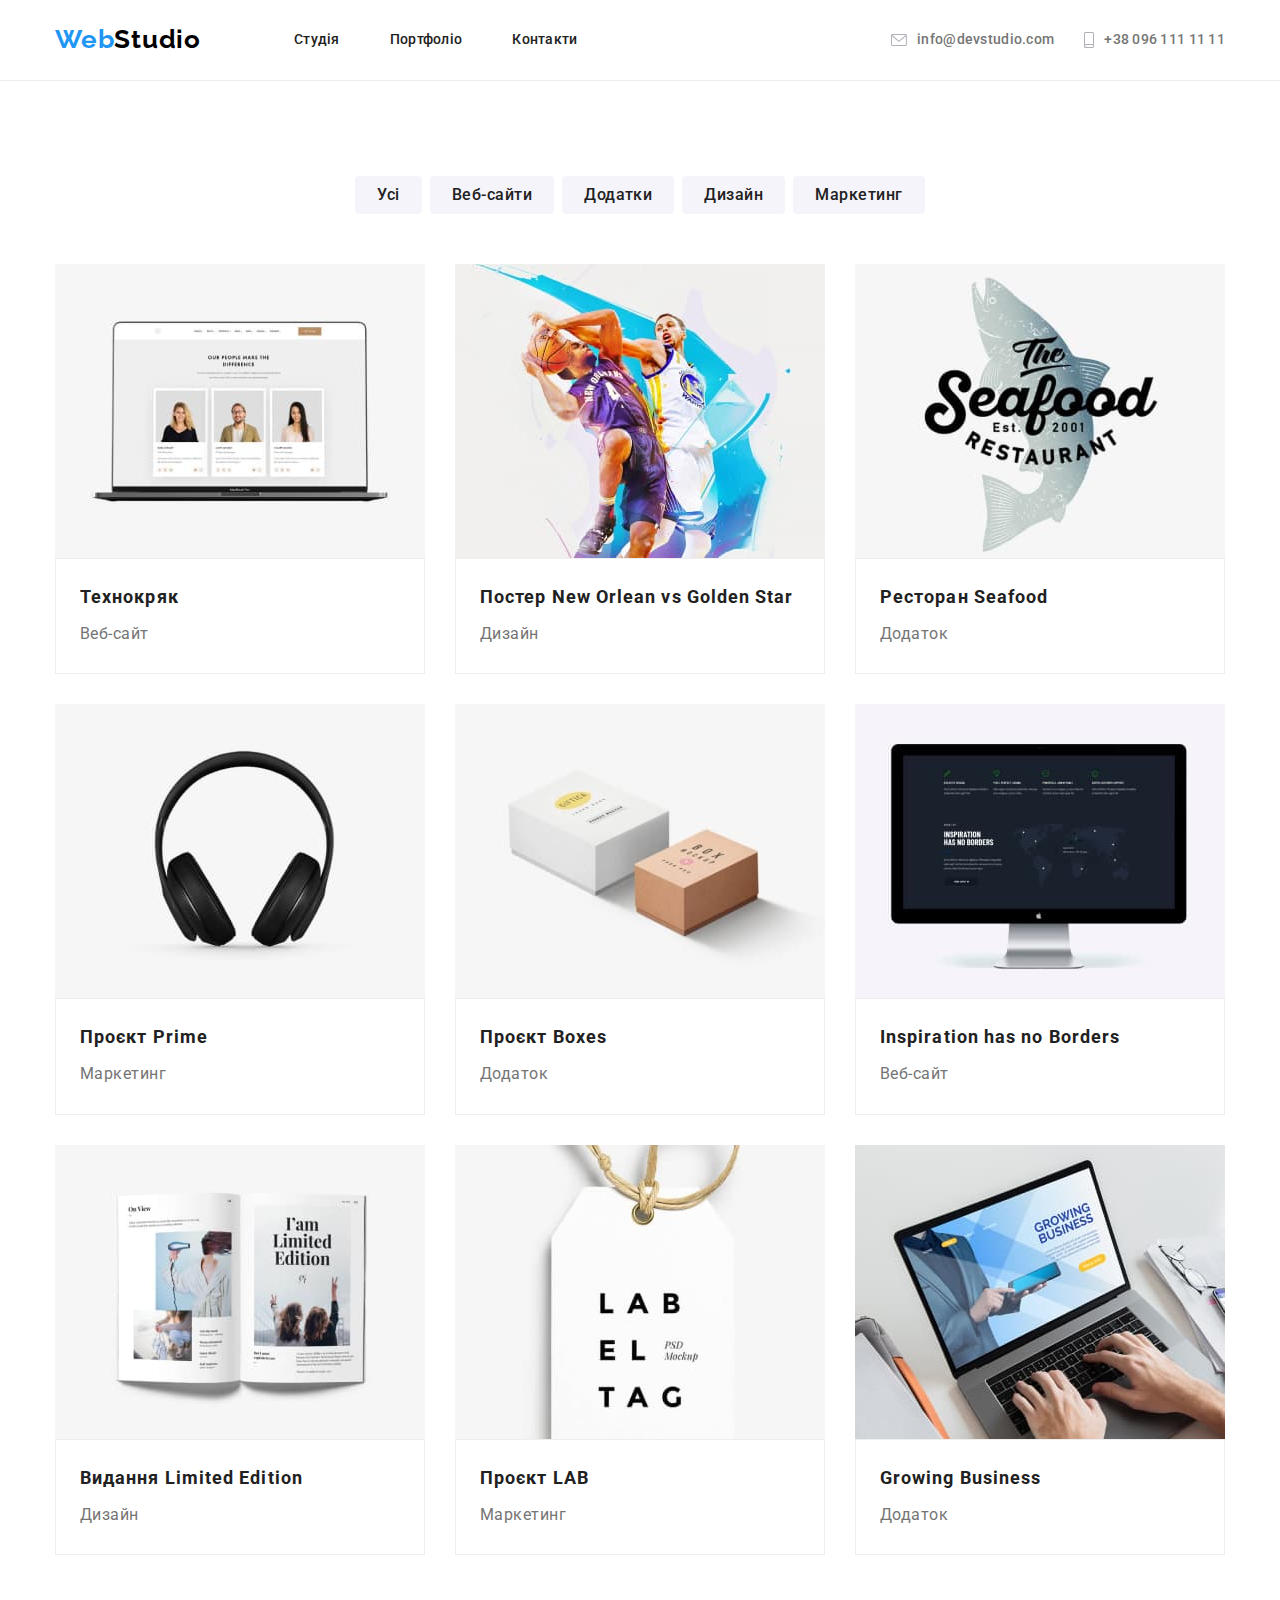
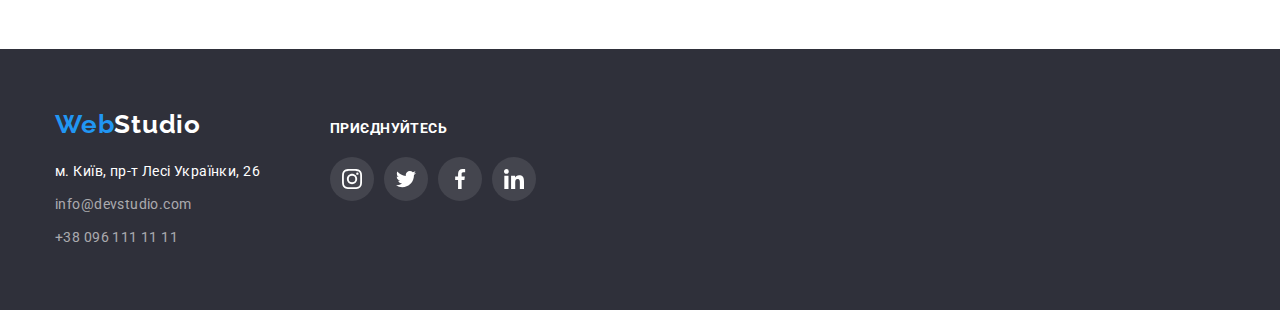
==== portfolio.html @ b4ade57b "Начало" ====
<!DOCTYPE html>
<html lang="en">
  <head>
    <meta charset="UTF-8" />
    <meta name="viewport" content="width=device-width, initial-scale=1.0" />
    <title>Document</title>
    <link
      rel="stylesheet"
      href="https://cdnjs.cloudflare.com/ajax/libs/modern-normalize/1.0.0/modern-normalize.min.css"
    />
    <link
      href="https://fonts.googleapis.com/css2?family=Raleway:wght@700&family=Roboto:wght@400;500;700;900&display=swap"
      rel="stylesheet"
    />

    <link rel="stylesheet" href="./css/styles.css" />
  </head>
  <body>
    <!-- Шапка сайта -->
    <header class="page-header">
      <div class="header-container container">
        <nav class="nav-container">
          <a href="./index.html" class="logo">
            <span class="web">Web</span><span class="studio">Studio</span>
          </a>
          <ul class="site-nav">
            <li class="poloska">
              <a href="./index.html" class="link">Студія</a>
              <div class="item fover"></div>
            </li>
            <li class="poloska">
              <a href="./portfolio.html" class="link">Портфоліо</a>
              <div class="item fover"></div>
            </li>
            <li class="poloska">
              <a href="#" class="link">Контакти</a>
              <div class="item fover"></div>
            </li>
          </ul>
        </nav>
        <ul class="auth-nav">
          <!-- infa icon -->
          <svg display="none">
            <symbol id="icon-envelope-hover" viewBox="0 0 43 32">
              <path
                d="M38.667 0H4C1.794 0 0 1.794 0 4v24c0 2.206 1.794 4 4 4h34.667c2.206 0 4-1.794 4-4V4c0-2.206-1.794-4-4-4zm0 2.667c.181 0 .353.038.511.103L21.334 18.236 3.49 2.77a1.32 1.32 0 0 1 .511-.103h34.667zm0 26.666H4A1.334 1.334 0 0 1 2.667 28V5.587L20.46 21.008a1.335 1.335 0 0 0 1.748 0L40.001 5.587V28c0 .736-.598 1.333-1.333 1.333z"
              />
            </symbol>

            <symbol id="icon-smartphone" viewBox="0 0 20 32">
              <path
                d="M17 0H3C1.346 0 0 1.346 0 3v26c0 1.654 1.346 3 3 3h14c1.654 0 3-1.346 3-3V3c0-1.654-1.346-3-3-3zM3 2h14a1 1 0 0 1 1 1v21H2V3a1 1 0 0 1 1-1zm14 28H3a1 1 0 0 1-1-1v-3h16v3a1 1 0 0 1-1 1z"
              />
              <path
                d="M4.707 27.478c.391.365.391.956 0 1.321s-1.024.365-1.414 0c-.391-.365-.391-.956 0-1.321s1.024-.365 1.414 0z"
              />
            </symbol>
          </svg>
          <!-- mailto -->
          <li class="item-block">
            <a href="mailto:info@devstudio.com" class="link">
              <div class="item-mailto">
                <svg class="icon-mailto">
                  <use
                    xlink:href="#icon-envelope-hover"
                    class="link-mailto"
                  ></use>
                </svg>
              </div>
              info@devstudio.com</a
            >
          </li>
          <li class="item-block">
            <a href="tel:+380961111111" class="link">
              <div class="item-tel">
                <svg class="icon-tel">
                  <use xlink:href="#icon-smartphone" class="link-tel"></use>
                </svg>
              </div>
              +38 096 111 11 11</a
            >
          </li>
        </ul>
      </div>
    </header>
    <main class="page-main">
      <!-- button-->
      <section class="portfolio">
        <h1 class="title">Портфоліо</h1>
        <div class="portfolio-container">
          <!-- button-->
          <ul class="portfolio-blok">
            <li>
              <button type="button" class="button-portfolio">Усі</button>
            </li>
            <li>
              <button type="button" class="button-portfolio">Веб-сайти</button>
            </li>
            <li>
              <button type="button" class="button-portfolio">Додатки</button>
            </li>
            <li>
              <button type="button" class="button-portfolio">Дизайн</button>
            </li>
            <li>
              <button type="button" class="button-portfolio">Маркетинг</button>
            </li>
          </ul>
          <ul class="img-blok">
            <li class="background">
              <div class="pos-abs">
                <div class="background-block">
                  <p class="background-text">
                    Ресурс пропонує комплексні пропозиції з різним рівнем
                    функціоналу та сервісів. Все це дозволить відвідувачу
                    отримати вичерпні відомості про компанію чи приватну особу.
                  </p>
                </div>
                <img
                  class="img"
                  src="./images/0_2_1.jpg"
                  alt="Портрети трьох людей"
                  width="370"
                />
              </div>
              <div class="img-title-line">
                <h2 class="title">Технокряк</h2>
                <p class="line">Веб-сайт</p>
              </div>
            </li>

            <li class="background">
              <div class="pos-abs">
                <div class="background-block">
                  <p class="background-text">
                    Ресурс пропонує комплексні пропозиції з різним рівнем
                    функціоналу та сервісів. Все це дозволить відвідувачу
                    отримати вичерпні відомості про компанію чи приватну особу.
                  </p>
                </div>
                <img
                  class="img"
                  src="./images/0_2_2.jpg"
                  alt="Два баскетболіста"
                  width="370"
                />
              </div>
              <div class="img-title-line">
                <h2 class="title">Постер New Orlean vs Golden Star</h2>
                <p class="line">Дизайн</p>
              </div>
            </li>

            <li class="background">
              <div class="pos-abs">
                <div class="background-block">
                  <p class="background-text">
                    Ресурс пропонує комплексні пропозиції з різним рівнем
                    функціоналу та сервісів. Все це дозволить відвідувачу
                    отримати вичерпні відомості про компанію чи приватну особу.
                  </p>
                </div>
                <img
                  class="img"
                  src="./images/0_2_3.jpg"
                  alt="Логотип ресторана в формі риби"
                  width="370"
                />
              </div>
              <div class="img-title-line">
                <h2 class="title">Ресторан Seafood</h2>
                <p class="line">Додаток</p>
              </div>
            </li>

            <li class="background">
              <div class="pos-abs">
                <div class="background-block">
                  <p class="background-text">
                    Ресурс пропонує комплексні пропозиції з різним рівнем
                    функціоналу та сервісів. Все це дозволить відвідувачу
                    отримати вичерпні відомості про компанію чи приватну особу.
                  </p>
                </div>
                <img
                  class="img"
                  src="./images/0_2_4.jpg"
                  alt="Навушники"
                  width="370"
                />
              </div>
              <div class="img-title-line">
                <h2 class="title">Проєкт Prime</h2>
                <p class="line">Маркетинг</p>
              </div>
            </li>

            <li class="background">
              <div class="pos-abs">
                <div class="background-block">
                  <p class="background-text">
                    Ресурс пропонує комплексні пропозиції з різним рівнем
                    функціоналу та сервісів. Все це дозволить відвідувачу
                    отримати вичерпні відомості про компанію чи приватну особу.
                  </p>
                </div>
                <img
                  class="img"
                  src="./images/0_2_5.jpg"
                  alt="На фото дві коробки"
                  width="370"
                />
              </div>
              <div class="img-title-line">
                <h2 class="title">Проєкт Boxes</h2>
                <p class="line">Додаток</p>
              </div>
            </li>
            <li class="background">
              <div class="pos-abs">
                <div class="background-block">
                  <p class="background-text">
                    Ресурс пропонує комплексні пропозиції з різним рівнем
                    функціоналу та сервісів. Все це дозволить відвідувачу
                    отримати вичерпні відомості про компанію чи приватну особу.
                  </p>
                </div>
                <img
                  class="img"
                  src="./images/0_2_6.jpg"
                  alt="На фото веб-сайт"
                  width="370"
                />
              </div>
              <div class="img-title-line">
                <h2 class="title">Inspiration has no Borders</h2>
                <p class="line">Веб-сайт</p>
              </div>
            </li>

            <li class="background">
              <div class="pos-abs">
                <div class="background-block">
                  <p class="background-text">
                    Ресурс пропонує комплексні пропозиції з різним рівнем
                    функціоналу та сервісів. Все це дозволить відвідувачу
                    отримати вичерпні відомості про компанію чи приватну особу.
                  </p>
                </div>
                <img
                  class="img"
                  src="./images/0_2_7.jpg"
                  alt="Журнал"
                  width="370"
                />
              </div>
              <div class="img-title-line">
                <h2 class="title">Видання Limited Edition</h2>
                <p class="line">Дизайн</p>
              </div>
            </li>

            <li class="background">
              <div class="pos-abs">
                <div class="background-block">
                  <p class="background-text">
                    Ресурс пропонує комплексні пропозиції з різним рівнем
                    функціоналу та сервісів. Все це дозволить відвідувачу
                    отримати вичерпні відомості про компанію чи приватну особу.
                  </p>
                </div>
                <img
                  class="img"
                  src="./images/0_2_8.jpg"
                  alt="Бірка бренду"
                  width="370"
                />
              </div>
              <div class="img-title-line">
                <h2 class="title">Проєкт LAB</h2>
                <p class="line">Маркетинг</p>
              </div>
            </li>

            <li class="background">
              <div class="pos-abs">
                <div class="background-block">
                  <p class="background-text">
                    Ресурс пропонує комплексні пропозиції з різним рівнем
                    функціоналу та сервісів. Все це дозволить відвідувачу
                    отримати вичерпні відомості про компанію чи приватну особу.
                  </p>
                </div>
                <img
                  class="img"
                  src="./images/0_2_9.jpg"
                  alt="Чоловік працюе за ноутбуком"
                  width="370"
                />
              </div>
              <div class="img-title-line">
                <h2 class="title">Growing Business</h2>
                <p class="line">Додаток</p>
              </div>
            </li>
          </ul>
          <!-- внести ul -->
        </div>
      </section>
    </main>
    <!-- Футер -->
    <footer class="footer">
      <!-- infa icon -->
      <svg display="none">
        <!-- instagram -->
        <symbol id="icon-instagram-2" viewBox="0 0 32 32">
          <path
            d="M31.969 9.408c-.075-1.7-.35-2.869-.744-3.882a7.806 7.806 0 0 0-1.851-2.838A7.867 7.867 0 0 0 26.542.844C25.523.45 24.36.175 22.66.1 20.947.019 20.403 0 16.059 0s-4.888.019-6.595.094c-1.7.075-2.869.35-3.882.744a7.803 7.803 0 0 0-2.838 1.85A7.867 7.867 0 0 0 .9 5.52C.506 6.539.231 7.702.156 9.402c-.081 1.713-.1 2.257-.1 6.601s.019 4.888.094 6.595c.075 1.7.35 2.869.744 3.882a7.895 7.895 0 0 0 1.85 2.838 7.867 7.867 0 0 0 2.832 1.844c1.019.394 2.182.669 3.882.744 1.706.075 2.25.094 6.595.094s4.888-.019 6.595-.094c1.7-.075 2.869-.35 3.882-.744a8.184 8.184 0 0 0 4.682-4.682c.394-1.019.669-2.182.744-3.882.075-1.707.094-2.251.094-6.595s-.006-4.888-.081-6.595zm-2.882 13.065c-.069 1.563-.331 2.407-.55 2.969a5.31 5.31 0 0 1-3.038 3.038c-.563.219-1.413.481-2.969.55-1.688.075-2.194.094-6.464.094s-4.782-.019-6.464-.094c-1.563-.069-2.407-.331-2.969-.55a4.926 4.926 0 0 1-1.838-1.194 4.974 4.974 0 0 1-1.194-1.838c-.219-.563-.481-1.413-.55-2.969-.075-1.688-.094-2.194-.094-6.464s.019-4.782.094-6.464c.069-1.563.331-2.407.55-2.969a4.868 4.868 0 0 1 1.2-1.838A4.974 4.974 0 0 1 6.639 3.55c.563-.219 1.413-.481 2.969-.55 1.688-.075 2.194-.094 6.464-.094 4.276 0 4.782.019 6.464.094 1.563.069 2.407.331 2.969.55a4.914 4.914 0 0 1 1.838 1.194 4.974 4.974 0 0 1 1.194 1.838c.219.563.481 1.413.55 2.969.075 1.688.094 2.194.094 6.464s-.019 4.77-.094 6.458z"
          />
          <path
            d="M16.059 7.783c-4.538 0-8.22 3.682-8.22 8.22s3.682 8.22 8.22 8.22c4.539 0 8.22-3.682 8.22-8.22s-3.682-8.22-8.22-8.22zm0 13.552a5.333 5.333 0 0 1 0-10.664 5.333 5.333 0 0 1 0 10.664zM26.524 7.458a1.919 1.919 0 1 1-3.838 0 1.919 1.919 0 0 1 3.838 0z"
          />
        </symbol>
        <!-- twitter -->
        <symbol id="icon-twitter-1" viewBox="0 0 32 32">
          <path
            d="M32 6.078c-1.19.522-2.458.868-3.78 1.036a6.523 6.523 0 0 0 2.886-3.626 13.11 13.11 0 0 1-4.16 1.588A6.574 6.574 0 0 0 22.154 3c-3.632 0-6.556 2.948-6.556 6.562 0 .52.044 1.02.152 1.496-5.454-.266-10.28-2.88-13.522-6.862a6.605 6.605 0 0 0-.898 3.316 6.57 6.57 0 0 0 2.914 5.452 6.479 6.479 0 0 1-2.964-.808v.072c0 3.188 2.274 5.836 5.256 6.446a6.548 6.548 0 0 1-1.72.216 5.8 5.8 0 0 1-1.242-.112c.85 2.598 3.262 4.508 6.13 4.57a13.182 13.182 0 0 1-8.134 2.798c-.538 0-1.054-.024-1.57-.09A18.469 18.469 0 0 0 10.064 29c12.072 0 18.672-10 18.672-18.668 0-.29-.01-.57-.024-.848A13.087 13.087 0 0 0 32 6.078z"
          />
        </symbol>
        <!-- facebook -->
        <symbol id="icon-facebook-1" viewBox="0 0 32 32">
          <path
            d="M21.329 5.313h2.921V.225C23.746.156 22.013 0 19.994 0c-4.212 0-7.097 2.649-7.097 7.519V12H8.249v5.688h4.648V32h5.699V17.689h4.46l.708-5.688h-5.169V8.082c.001-1.644.444-2.769 2.735-2.769z"
          />
        </symbol>
        <!-- linkedin -->
        <symbol id="icon-linkedin-1" viewBox="0 0 32 32">
          <path
            d="M31.992 32v-.001H32V20.263c0-5.741-1.236-10.164-7.948-10.164-3.227 0-5.392 1.771-6.276 3.449h-.093v-2.913h-6.364v21.364h6.627V21.42c0-2.785.528-5.479 3.977-5.479 3.399 0 3.449 3.179 3.449 5.657v10.401h6.62zM.528 10.636h6.635V32H.528V10.636zM3.843 0C1.722 0 0 1.721 0 3.843s1.721 3.879 3.843 3.879c2.121 0 3.843-1.757 3.843-3.879A3.846 3.846 0 0 0 3.843 0z"
          />
        </symbol>
      </svg>
      <div class="footer-container">
        <div class="footer-address">
          <a href="./index.html" class="logo">
            <span class="web">Web</span><span class="studio">Studio</span>
          </a>
          <address class="address">
            <ul class="footer-link">
              <li class="item-address">
                <a
                  href="https://goo.gl/maps/CPtrU1FHBa2aNyZL9"
                  target="_blank"
                  rel="noopener noreferrer nofollow"
                  class="address-link"
                >
                  м. Київ, пр-т Лесі Українки, 26</a
                >
              </li>
              <li class="item">
                <a href="mailto:info@devstudio.com" class="link"
                  >info@devstudio.com</a
                >
              </li>
              <li class="item">
                <a href="tel:+380961111111" class="link">+38 096 111 11 11</a>
              </li>
            </ul>
          </address>
        </div>
        <div class="footer-block">
          <h3 class="footer-title">ПРИЄДНУЙТЕСЬ</h3>
          <ul class="footer-icon-smm">
            <!-- instagram -->
            <li class="footer-icon-block-smm">
              <a href="" class="footer-icon-block-linck">
                <svg class="footer-icon" height="20px" width="20px">
                  <use xlink:href="#icon-instagram-2"></use>
                </svg>
              </a>
            </li>
            <!-- twitter -->
            <li class="footer-icon-block-smm">
              <a href="" class="footer-icon-block-linck">
                <svg class="footer-icon" height="20px" width="20px">
                  <use xlink:href="#icon-twitter-1"></use>
                </svg>
              </a>
            </li>
            <!-- facebook -->
            <li class="footer-icon-block-smm">
              <a href="" class="footer-icon-block-linck">
                <svg class="footer-icon" height="20px" width="20px">
                  <use xlink:href="#icon-facebook-1"></use>
                </svg>
              </a>
            </li>
            <!-- linkedin -->
            <li class="footer-icon-block-smm">
              <a href="" class="footer-icon-block-linck">
                <svg class="footer-icon" height="20px" width="20px">
                  <use xlink:href="#icon-linkedin-1"></use>
                </svg>
              </a>
            </li>
          </ul>
        </div>
      </div>
    </footer>
  </body>
</html>
---- css/styles.css ----
*,
*::before,
*::after {
    box-sizing: border-box;
}

:root {
    --primary-text-color: #757575;
    /* var(--primary-text-color) Line */
    --title-text-color: #212121;
    /* var(--title-text-color) Title */
    --accent-color: #FFFFFF;
    /* var(--accent-color) Accent */
    --link-focus: #2196F3;
    /* var(--link-focus) */
}

body {
    font-family: Roboto, sans-serif;
    font-style: normal;
    color: var(--title-text-color);
    background: var(--accent-color);
}

ul {
    list-style: none;
    text-decoration: none;
    padding: 0px;
    margin: 0px;
}

img {
    display: block;
    max-width: 100%;
    height: auto;
}


/* blackout body */
.blackout {
    position: relative;
}




/* HEADER */
.container {
    width: 1200px;
    padding: 0 15px;
    margin: 0 auto;
}


/* logo */
.logo {
    text-decoration: none;
    font-family: 'Raleway';
    font-weight: 700;
    font-size: 26px;
    line-height: 1.19;
    /* identical to box height */
    letter-spacing: 0.03em;
}

.page-header .web {
    color: var(--link-focus);
}

.page-header .studio {
    color: #000000;
}

.nav-container .logo {
    display: flex;
    padding: 24px 0px;
    margin: 0;
}



/* Site-nav  Auth-nav  link*/
.header-container .link {
    display: flex;
    padding-top: 32px;
    padding-bottom: 32px;

    text-decoration: none;
    font-family: inherit;
    font-weight: 500;
    font-size: 14px;
    line-height: 1.14;
    letter-spacing: 0.02em;
    color: var(--title-text-color);
    
transition-property: color, cursor;
    transition-duration: 250ms;
    transition-timing-function: cubic-bezier(0.4, 0, 0.2, 1);
}

.header-container .link:hover,
.header-container .link:focus {
    color: var(--link-focus);
    cursor: pointer;

}



.auth-nav .link {
    display: flex;

    padding-top: 32px;
    padding-bottom: 32px;

    text-decoration: none;
    font-family: inherit;
    font-weight: 500;
    font-size: 14px;
    line-height: 1.14;
    letter-spacing: 0.02em;

    color: #757575;
}





/* Site-nav */
.poloska {
    display: flex;
    position: relative;
    overflow: hidden;

    margin-left: 50px;
    
    transition-property: background;
        transition-duration: 250ms;
        transition-timing-function: cubic-bezier(0.4, 0, 0.2, 1);
}

.poloska:first-child {
    margin-left: 93px;
}

.site-nav {
    display: flex;
}

.nav-container {
    display: flex;
}


/* Auth-nav */
/* .auth-nav .item+.item {
    margin-left: 100px;
} */

.auth-nav {
    display: flex;
}

.header-container {
    display: flex;
    justify-content: space-between;
}

.header-container container {
    display: flex;
}


/* fover */
.poloska .link::before {
    position: absolute;
    margin: 0;
    padding: 0;
    content: "";
    width: 100%;
    height: 4px;
    top: 76px;

    background: rgba(33, 150, 243, 0);
    border-radius: 2px;

    transition-property: background;
        transition-duration: 250ms;
        transition-timing-function: cubic-bezier(0.4, 0, 0.2, 1);
}

.poloska .link:hover::after {
    position: absolute;
    content: "";
    margin: 0;
    padding: 0;
    content: "";
    width: 100%;
    height: 4px;
    top: 76px;

    background: rgba(33, 150, 243, 1);
    border-radius: 2px;
}



/* mailto */
.link-mailto {
    display: flex;
}

.item-block .link {
    align-items: center;
}

.icon-mailto {
    display: flex;
    margin: 0px 10px 0px 0px;
    padding: 0px 0px 0px 0px;
    height: 12px;
    width: 16px;

    fill: #AFB1B8;

    transition-property: fill, cursor;
        transition-duration: 250ms;
        transition-timing-function: cubic-bezier(0.4, 0, 0.2, 1);
}

.icon-mailto:hover,
.icon-mailto:focus {
    fill: var(--link-focus);
    cursor: pointer;
}

.item-mailto {
    display: flex;
    margin: 0px;

    transition-property: fill, cursor;
        transition-duration: 250ms;
        transition-timing-function: cubic-bezier(0.4, 0, 0.2, 1);
}


.header-container .link:hover .icon-mailto,
.header-container .link:focus .icon-mailto {
    fill: var(--link-focus);
    cursor: pointer;
}




/* tel */
.link-tel {
    display: flex;
}

.icon-tel {
    display: flex;
    margin: 0px 10px 0px 30px;
    height: 16px;
    width: 10px;

    fill: #AFB1B8;

    transition-property: fill, cursor;
        transition-duration: 250ms;
        transition-timing-function: cubic-bezier(0.4, 0, 0.2, 1);
}

.icon-tel:hover,
.icon-tel:focus {
    fill: var(--link-focus);
    cursor: pointer;
}

.item-tel {
    display: flex;
    margin: 0px;

    transition-property: fill, cursor;
        transition-duration: 250ms;
        transition-timing-function: cubic-bezier(0.4, 0, 0.2, 1);
}

.header-container .link:hover .icon-tel,
.header-container .link:focus .icon-tel {
    fill: var(--link-focus);
    cursor: pointer;

}




/* HERO */
.hero-container {

    background-position: 50% 50%;
    max-width: 1600px;

    padding-top: 200px;
    padding-bottom: 200px;

    text-align: center;
    background-size: cover;
    background-color: #C4C4C4;
    background-image: linear-gradient(to right, rgba(47, 48, 58, 0.4), rgba(47, 48, 58, 0.4)), url(../images/foto_hero.jpg);
    margin: 0 auto;
}


.page-main .hero {
    width: 1200px;
    margin-left: auto;
    margin-right: auto;
    padding: 0 15px;
}



/* hero - h1 */
.hero .title {
    padding: 0px;
    margin: 0;
    text-align: center;

    margin-left: auto;
    margin-right: auto;
    font-weight: 900;
    font-size: 44px;
    line-height: 1.35;
    letter-spacing: 0.06em;
    text-transform: uppercase;
    color: var(--accent-color);

}


/* button */
.hero .button {
    margin-top: 30px;
    padding: 10px 32px;
    width: 216px;
    text-decoration: none;
    font-family: inherit;
    font-weight: 700;
    font-size: 16px;
    line-height: 1.9;
    letter-spacing: 0.05em;
    color: var(--accent-color);
    background: var(--link-focus);
    box-shadow: 0px 4px 4px rgba(0, 0, 0, 0.15);
    border-radius: 4px;
    border: 0px;


transition-property: color, background, cursor;
    transition-duration: 250ms;
    transition-timing-function: cubic-bezier(0.4, 0, 0.2, 1);
}

.hero .button:hover,
.hero .button:focus {
    color: var(--accent-color);
    background: #0b85e8;
    cursor: pointer;
}





/* --- Наші переваги --- */
/* section */
.benefits {
    padding: 0;
    padding-top: 94px;
}

/* div */
.benefits-container {
    display: flex;
    width: 1200px;
    padding: 0 15px;
    margin: 0px auto;
}

/* h2 */
.benefits .our-advantages {
    display: flex;
    margin: 0px;
    font-size: 0.1px;
    line-height: 1.16px;
    color: rgba(0, 0, 0, 0);
}

/* benefits - h3 */
.benefits .title {
    display: flex;
    margin: 0px;
    margin-top: 30px;

    text-decoration: none;
    font-family: inherit;
    font-weight: 700;
    font-size: 14px;
    line-height: 1.14;
    letter-spacing: 0.03em;
    text-transform: uppercase;
    color: var(--title-text-color);
}


/* benefits - p */
.benefits .line {
    display: flex;
    margin-top: 10px;
    margin-bottom: 0px;

    text-decoration: none;
    font-family: inherit;
    font-weight: 400;
    font-size: 14px;
    line-height: 1.71;
    /* or 171% */
    letter-spacing: 0.03em;
    color: var(--primary-text-color);
}

/* ul */
.benefits .card-set {
    display: flex;
    grid-column-gap: 30px;
}

/* li */



/* span */
.card-set-block {
    display: flex;
    margin: 0;
    padding: 0;

    height: 120px;
    width: 270px;

    justify-content: center;
    align-items: center;

    background: #F5F4FA;
    border-radius: 4px;
}

/* svg */
.card-set-img {
    display: flex;
    height: 70px;
    width: 70px;

    justify-content: center;
    align-items: center;

    fill: #212121;
}









/* --- Чим ми займаємося h3 --- */
.services {
    padding: 0;
    padding-top: 94px;
    padding-bottom: 94px;
}


.services-container {
    width: 1200px;
    padding: 0 15px;
    margin: 0px auto;
}

.services .title {
    padding: 0;
    margin: 0px 0px 50px 0px;
    text-decoration: none;
    font-family: inherit;
    font-weight: 700;
    font-size: 36px;
    line-height: 1.2;
    letter-spacing: 0.03em;
    color: var(--title-text-color);
    text-align: center;
}


.services-blok {
    display: flex;
    grid-column-gap: 30px;
    margin: 0px;
}


/* Нижний шрифт */
/* title-img li */
.title-img {
    position: relative;
}


.picture-title {
    font-family: 'Roboto';
    font-style: normal;
    margin: 0;
    padding: 24px 0px 0px 0px;


    font-weight: 700;
    font-size: 14px;
    line-height: 1.14;
    text-align: center;

    letter-spacing: 0.03em;
    text-transform: uppercase;

    color: #FFFFFF;
}

.block-title {
    position: absolute;

    width: 370px;
    height: 70px;
    left: 0px;
    top: 224px;

    background: rgba(47, 48, 58, 0.8);
}






/* --- Наша команда --- */
.team {
    background: #F5F4FA;
    padding: 94px 0;
}

.team .background {

    background: var(--accent-color);
}

.team-container {
    width: 1200px;
    padding: 0 15px;
    margin: 0px auto;
}



/* team title-team h3 */
.team .title-team {
    text-align: center;
    margin: 0;
    margin-bottom: 50px;


    text-decoration: none;
    font-family: inherit;
    font-weight: 700;
    font-size: 36px;
    line-height: 1.16;
    letter-spacing: 0.03em;
    color: var(--title-text-color);
}

/* team title h3 */
.team .title {
    display: flex;
    margin: 0;
    justify-content: center;

    text-decoration: none;
    font-family: inherit;
    font-weight: 500;
    font-size: 16px;
    line-height: 1.2;

    letter-spacing: 0.03em;
    color: var(--title-text-color);
}

/* team line p */
.team .line {
    display: flex;
    margin: 10px 0px 16px 0px;
    justify-content: center;

    text-decoration: none;
    font-family: inherit;
    font-weight: 400;
    font-size: 16px;
    line-height: 1.2;

    letter-spacing: 0.03em;
    color: var(--primary-text-color);
}

.team-blok .img-text {
    padding: 30px 0px 30px 0px;
}



.team .team-blok {
    display: flex;
    grid-column-gap: 30px;
    margin-top: 50px;
}

.team-blok .background {
    box-shadow: 0px 1px 3px rgba(0, 0, 0, 0.12), 0px 1px 1px rgba(0, 0, 0, 0.14), 0px 2px 1px rgba(0, 0, 0, 0.2);
    border-radius: 0px 0px 4px 4px;
}

/* ul */
.icon-smm {
    display: flex;
    justify-content: center;
    grid-column-gap: 10px;
}





/* smm icon */
/* li */
.icon-block-smm {
    border-radius: 50%;
transition-property: background, border-radius;
    transition-duration: 250ms;
    transition-timing-function: cubic-bezier(0.4, 0, 0.2, 1);
}

.icon-block-smm:hover,
.icon-block-smm:focus {
    background: #2196F3;
    
}

/* a */
.icon-block-linck {
    display: flex;

    justify-content: center;
    align-items: center;
    height: 44px;
    width: 44px;

    border-radius: 50%;

    transition-property: background, border-radius;
        transition-duration: 250ms;
        transition-timing-function: cubic-bezier(0.4, 0, 0.2, 1);
}

.icon-block-linck:hover,
.icon-block-linck:focus {
    background: #2196F3;
    
}




/* svg */
.icon {
    display: flex;
    fill: #AFB1B8;

    transition-property: fill;
        transition-duration: 250ms;
        transition-timing-function: cubic-bezier(0.4, 0, 0.2, 1);
}

.icon-block-linck:hover .icon,
.icon-block-linck:focus .icon {
    fill: #FFFFFF;
}


/* --- Постійні клієнти Regular customers --- */

.regular-customers {
    padding: 94px 0px;
    margin: 0px;
}

.regular-customers-container {
    width: 1200px;
    padding: 0 15px;
    margin: 0px;
}


.regular-customers-container .customers-title {
    display: flex;
    font-style: normal;
    text-align: center;
    justify-content: center;
    margin: 0;
    margin-bottom: 50px;
    text-decoration: none;
    font-family: inherit;
    font-weight: 700;
    font-size: 36px;
    line-height: 1.16;
    letter-spacing: 0.03em;
    color: #212121;
}



/* логотип постійні клієнти */

/* ul */
.customers-icon-logo {
    display: flex;
    justify-content: center;
    grid-column-gap: 30px;
}

/* li */
.services-link {
    display: flex;
    height: 92px;
    width: 170px;
    margin: 0px;
    border-radius: 4px;
    justify-content: center;
    border: 1px solid #AFB1B8;

transition-property: border;
    transition-duration: 250ms;
    transition-timing-function: cubic-bezier(0.4, 0, 0.2, 1);
}

.services-link:hover,
.services-link:focus {
    border: 1px solid #2196F3;
}


/* a */
.services-link {
    display: flex;
    justify-content: center;
    align-items: center;

}



/* svg */
.customers-icon {
    display: flex;
    fill: #AFB1B8;
    
    transition-property: fill;
        transition-duration: 250ms;
        transition-timing-function: cubic-bezier(0.4, 0, 0.2, 1);
}

.services-link:hover .customers-icon,
.services-link:focus .customers-icon {
    fill: #2196F3;
}





/* --- Footer --- */

.footer {
    display: flex;
    padding: 60px 0;
    background: #2F303A;
}

.footer-container {
    display: flex;
    width: 1200px;
    padding: 0 15px;
    margin-left: auto;
    margin-right: auto;
    grid-column-gap: 70px;
    align-items: baseline;
}



.footer-address {
    display: flex;
    flex-direction: column;
}



/* logo */
.footer .logo {
    display: flex;
    padding: 0;
    margin: 0px;

    text-decoration: none;
    font-family: 'Raleway';
    font-weight: 700;
    font-size: 26px;
    line-height: 1.2;
    /* identical to box height */
    letter-spacing: 0.03em;
    color: var(--link-focus);
}

.footer .web {
    margin: 0;
    color: var(--link-focus);
}

.footer .studio {
    margin: 0;
    color: var(--accent-color);
}

/* address */
.address-link {
    display: flex;
    flex-direction: column;

    text-decoration: none;
    font-family: 'Roboto';
    font-style: normal;
    font-weight: 400;
    font-size: 14px;
    line-height: 1.71;
    /* or 171% */
    letter-spacing: 0.03em;
    color: var(--accent-color);

transition-property: color;
    transition-duration: 250ms;
    transition-timing-function: cubic-bezier(0.4, 0, 0.2, 1);
}

.address-link:hover,
.address-link:focus {
    color: var(--link-focus);
}

.item-address {
    margin-top: 20px;
}


/* mailto  tel */
.footer .link {
    display: flex;
    flex-direction: column;

    text-decoration: none;
    font-family: 'Roboto';
    font-style: normal;
    font-weight: 400;
    font-size: 14px;
    line-height: 1.71;
    /* or 171% */
    letter-spacing: 0.03em;
    color: rgba(255, 255, 255, 0.6);
}

.footer-link .item {
    margin: 0;
    margin-top: 9px;
}


.address .link:hover,
.address .link:focus {
    color: var(--link-focus);
}


.address {
    display: flex;
    flex-direction: column;
    margin: 0;
}

.footer-link {
    display: flex;
    flex-direction: column;
}



/* footer div 2 */
.footer-title {
    display: flex;

    margin: 0;
    margin-bottom: 20px;

    text-decoration: none;
    font-family: inherit;
    font-style: normal;
    font-weight: 700;
    font-size: 14px;
    line-height: 1.14;
    letter-spacing: 0.03em;
    text-transform: uppercase;
    color: #FFFFFF;
}

/* ul */
.footer-icon-smm {
    display: flex;
    justify-content: flex-start;
    grid-column-gap: 10px;
}



/* smm icon */
/* li */
.footer-icon-block-smm {
border-radius: 50%;

transition-property: background;
    transition-duration: 250ms;
    transition-timing-function: cubic-bezier(0.4, 0, 0.2, 1);
}

.footer-icon-block-smm:hover,
.footer-icon-block-smm:focus {
    background: #2196F3;
}

/* a */
.footer-icon-block-linck {
    display: flex;

    justify-content: center;
    align-items: center;
    height: 44px;
    width: 44px;
    background: rgba(255, 255, 255, 0.1);
    border-radius: 50%;

transition-property: background;
transition-duration: 250ms;
transition-timing-function: cubic-bezier(0.4, 0, 0.2, 1);
}

.footer-icon-block-linck:hover,
.footer-icon-block-linck:focus {
    background: #2196F3;
}



/* svg */
.footer-icon {
    display: flex;
    fill: #FFFFFF;

transition-property: fill;
transition-duration: 250ms;
transition-timing-function: cubic-bezier(0.4, 0, 0.2, 1);
}

.footer-icon-block-linck:hover .footer-icon,
.footer-icon-block-linck:focus .footer-icon {
    fill: #FFFFFF;
}









/* --- PORTFOLIO --- */


.page-header {
    border-bottom: 1px solid #ECECEC;
}

/* button */

/* section */
.portfolio {
    padding: 94px 0px 94px 0px;
}

/* div */
.portfolio-container {
    width: 1200px;
    padding: 0 15px;
    margin: 0 auto;

}

/* h1 */
.portfolio .title {
    display: flex;
    margin: 0px;
    font-size: 0.1px;
    line-height: 1.16px;
    color: rgba(0, 0, 0, 0);
}

/* li */
.portfolio .button-portfolio {
    display: flex;

    padding: 6px 22px;

    text-decoration: none;
    font-family: inherit;
    font-weight: 500;
    font-size: 16px;
    line-height: 1.6;

    letter-spacing: 0.03em;
    color: var(--title-text-color);
    background: #F5F4FA;
    border-radius: 4px;
    border: 0px;

transition-property: color, background, box-shadow, border-radius;
transition-duration: 250ms;
transition-timing-function: cubic-bezier(0.4, 0, 0.2, 1);
}

.portfolio .button-portfolio:hover,
.portfolio .button-portfolio:focus {
    color: var(--accent-color);
    background: var(--link-focus);
    cursor: pointer;

    box-shadow: 0px 3px 1px rgba(0, 0, 0, 0.1), 0px 1px 2px rgba(0, 0, 0, 0.08), 0px 2px 2px rgba(0, 0, 0, 0.12);
    border-radius: 4px;
}


/* ul  portfolio-blok */
.portfolio-blok {
    display: flex;
    grid-column-gap: 8px;
    margin: 0;

}

.portfolio-blok {
    justify-content: center;
    display: flex;
}

.portfolio-blok .button-Portfolio {
    display: flex;
}


/* IMG */
.img-blok {
    margin: 50px 0px 0px 0px;
    grid-gap: 30px;
    display: flex;
    flex-wrap: wrap;

}



/* text */
/* portfolio - h2 */
.img-blok .title {
    display: flex;
    margin: 0px 0px 0px 0px;

    text-decoration: none;
    font-family: inherit;
    font-weight: 700;
    font-size: 18px;
    line-height: 2;
    letter-spacing: 0.06em;
    color: var(--title-text-color);
}



/* portfolio - p */
.img-blok .line {
    display: flex;
    margin: 4px 0px 0px 0px;

    text-decoration: none;
    font-family: inherit;
    font-weight: 400;
    font-size: 16px;
    line-height: 1.9;
    /* identical to box height, or 188% */
    letter-spacing: 0.03em;
    color: #757575;
}

/* div img-title-line */
.img-blok .img-title-line {
    border: 1px solid #EEEEEE;
    padding: 20px 0px 24px 24px;
}

.img-blok .background{
    transition-property: box-shadow;
        transition-duration: 250ms;
        transition-timing-function: cubic-bezier(0.4, 0, 0.2, 1);
}

.img-blok .background:hover,
.img-blok .background:focus {
    box-shadow: 0px 1px 1px rgba(0, 0, 0, 0.12), 0px 4px 4px rgba(0, 0, 0, 0.06), 1px 4px 6px rgba(0, 0, 0, 0.16);
}



/* анимация */
/* div pos-abs */
.pos-abs {
    position: relative;
    overflow: hidden;
}

/* div background-block */
.background-block {
    position: absolute;

    margin: 0;
    padding: 0;

    align-items: center;
    width: 370px;
    height: 294px;
    left: 0px;
    top: 0px;

    background: rgba(33, 150, 243, 0.9);

    transform: translatey(100%);

    transition-property: transform;
        transition-duration: 250ms;
        transition-timing-function: cubic-bezier(0.4, 0, 0.2, 1);
}

.background:hover .background-block {
    transform: translatey(0);
}


/* p background-text */
.background-text {

    font-family: 'Roboto';
    font-style: normal;
    margin: 0;
    padding: 63px 24px;

    align-items: center;
    font-weight: 400;
    font-size: 18px;
    line-height: 1.56;

    letter-spacing: 0.03em;

    color: #FFFFFF;
}







/* MODAL */
.backdrop {
    position: fixed;
    width: 100%;
    height: 100%;
    top: 0;
    left: 0;

    background: rgba(0, 0, 0, 0.2);
    opacity: 1;
    transition: opacity 250ms cubic-bezier(0.4, 0, 0.2, 1), visibility 250ms cubic-bezier(0.4, 0, 0.2, 1);
}


.backdrop.is-hidden {
    opacity: 0;
    visibility: hidden;
    pointer-events: none;
}


.modal {
    position: absolute;
    top: 50%;
    left: 50%;
    width: 528px;
    height: 581px;
    z-index: 1;

    background: #FFFFFF;
    box-shadow: 0px 1px 3px rgba(0, 0, 0, 0.12), 0px 1px 1px rgba(0, 0, 0, 0.14), 0px 2px 1px rgba(0, 0, 0, 0.2);
    border-radius: 4px;
    transform: scale(1) translate(-50%, -50%);
}

.button-close {
    display: flex;
    justify-content: center;
    align-items: center;
    position: absolute;

    top: 8px;
    right: 8px;
    width: 30px;
    height: 30px;
    padding: 6px;

    background: white;

    border: 1px solid rgb(117, 117, 117, 0.5);

    border-radius: 50%;
    
transition-property: transform, background-color, transition-duration, border;
transition-duration: 250ms;
transition-timing-function: cubic-bezier(0.4, 0, 0.2, 1);
}

.button-close:hover {
    transform: scale(1.2);
    background-color: #2196f3;

    transition-duration: 250ms;

    border: 1px solid rgb(117, 117, 117, 0);
}

.bcard-set-img {
    width: 31px;
    height: 31px;
    padding: 0;
    margin: 0;
    fill: #757575;

transition-property: fill;
transition-duration: 250ms;
transition-timing-function: cubic-bezier(0.4, 0, 0.2, 1);
}

.button-close:hover .bcard-set-img {
    fill: #ffffff;
}
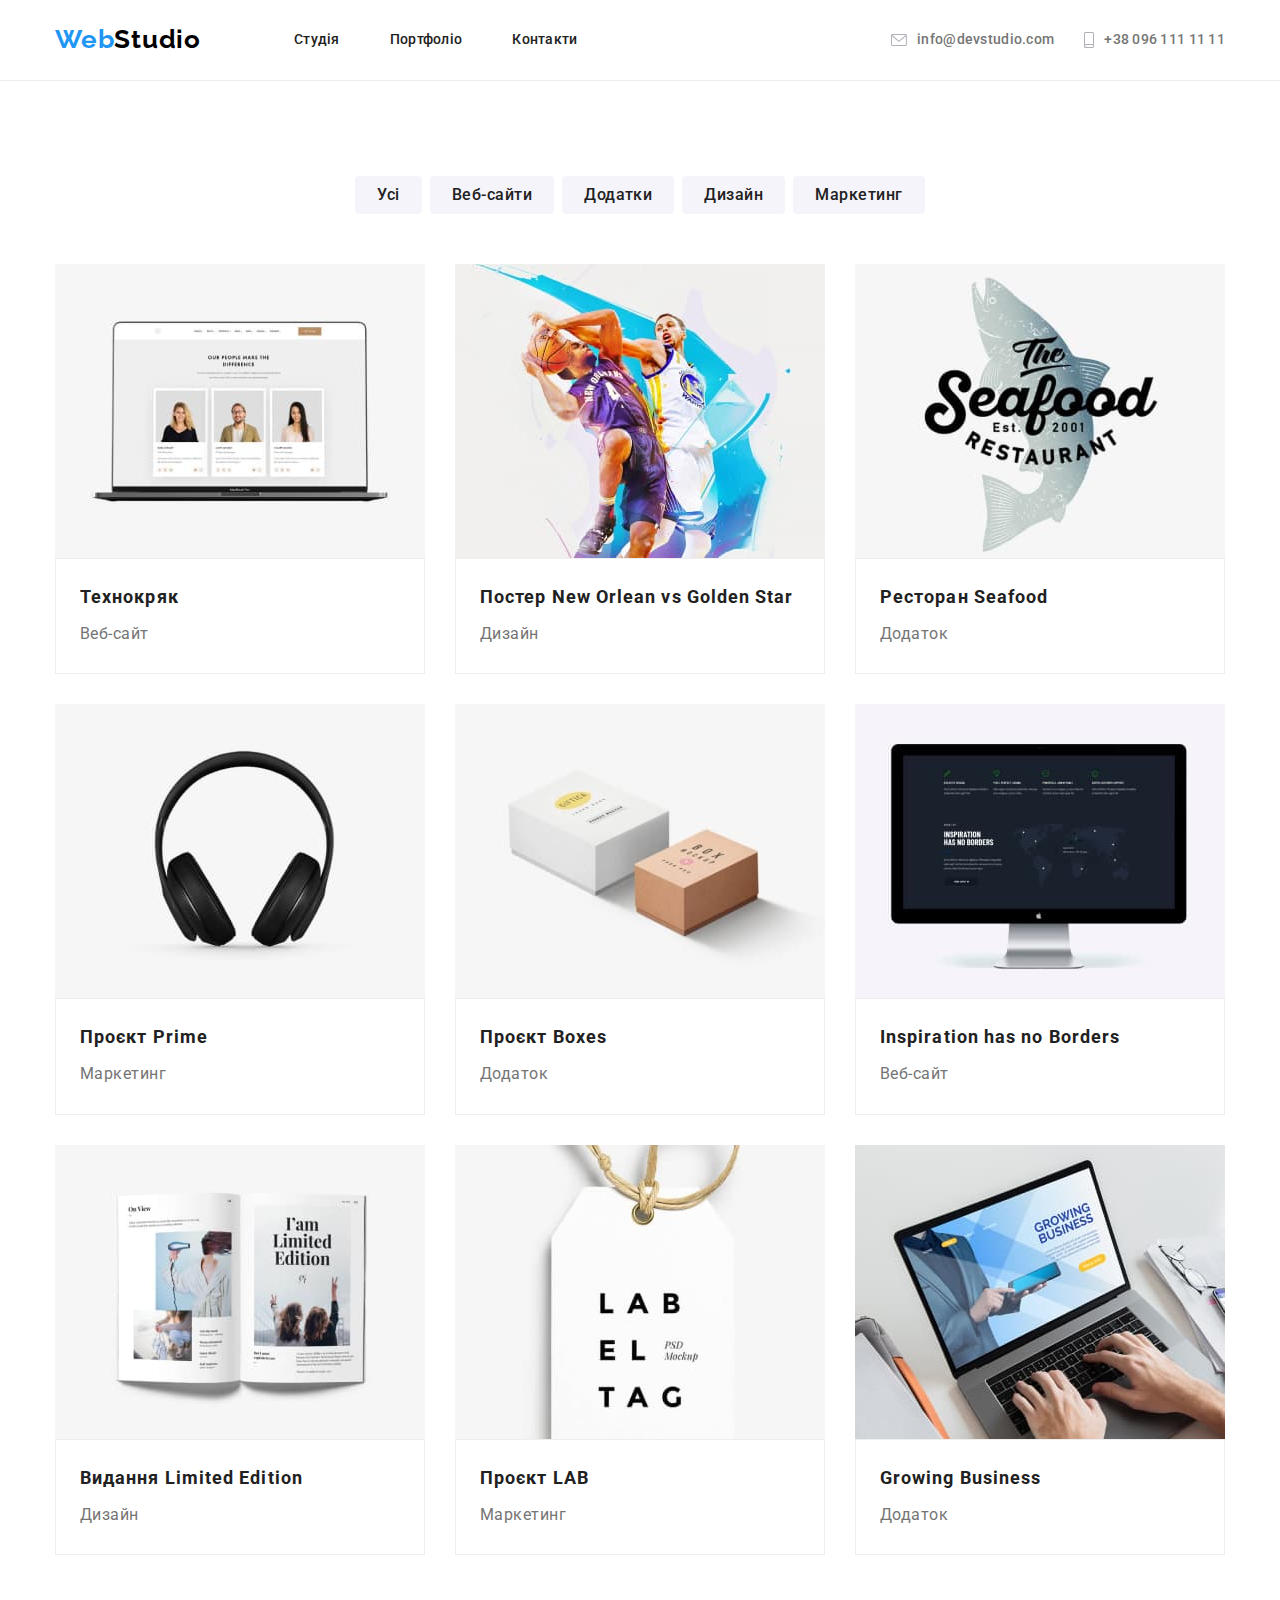
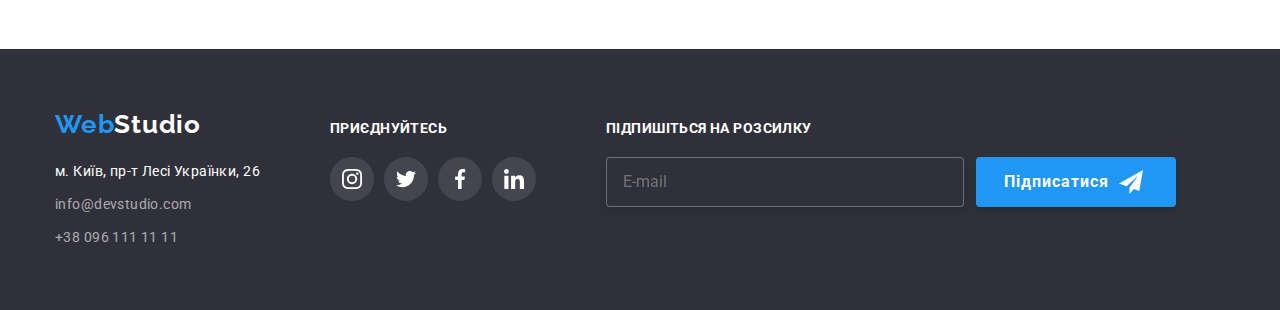
==== commit 58c8c7be: "готово 3" ====
--- a/portfolio.html
+++ b/portfolio.html
@@ -310,36 +310,6 @@
     </main>
     <!-- Футер -->
     <footer class="footer">
-      <!-- infa icon -->
-      <svg display="none">
-        <!-- instagram -->
-        <symbol id="icon-instagram-2" viewBox="0 0 32 32">
-          <path
-            d="M31.969 9.408c-.075-1.7-.35-2.869-.744-3.882a7.806 7.806 0 0 0-1.851-2.838A7.867 7.867 0 0 0 26.542.844C25.523.45 24.36.175 22.66.1 20.947.019 20.403 0 16.059 0s-4.888.019-6.595.094c-1.7.075-2.869.35-3.882.744a7.803 7.803 0 0 0-2.838 1.85A7.867 7.867 0 0 0 .9 5.52C.506 6.539.231 7.702.156 9.402c-.081 1.713-.1 2.257-.1 6.601s.019 4.888.094 6.595c.075 1.7.35 2.869.744 3.882a7.895 7.895 0 0 0 1.85 2.838 7.867 7.867 0 0 0 2.832 1.844c1.019.394 2.182.669 3.882.744 1.706.075 2.25.094 6.595.094s4.888-.019 6.595-.094c1.7-.075 2.869-.35 3.882-.744a8.184 8.184 0 0 0 4.682-4.682c.394-1.019.669-2.182.744-3.882.075-1.707.094-2.251.094-6.595s-.006-4.888-.081-6.595zm-2.882 13.065c-.069 1.563-.331 2.407-.55 2.969a5.31 5.31 0 0 1-3.038 3.038c-.563.219-1.413.481-2.969.55-1.688.075-2.194.094-6.464.094s-4.782-.019-6.464-.094c-1.563-.069-2.407-.331-2.969-.55a4.926 4.926 0 0 1-1.838-1.194 4.974 4.974 0 0 1-1.194-1.838c-.219-.563-.481-1.413-.55-2.969-.075-1.688-.094-2.194-.094-6.464s.019-4.782.094-6.464c.069-1.563.331-2.407.55-2.969a4.868 4.868 0 0 1 1.2-1.838A4.974 4.974 0 0 1 6.639 3.55c.563-.219 1.413-.481 2.969-.55 1.688-.075 2.194-.094 6.464-.094 4.276 0 4.782.019 6.464.094 1.563.069 2.407.331 2.969.55a4.914 4.914 0 0 1 1.838 1.194 4.974 4.974 0 0 1 1.194 1.838c.219.563.481 1.413.55 2.969.075 1.688.094 2.194.094 6.464s-.019 4.77-.094 6.458z"
-          />
-          <path
-            d="M16.059 7.783c-4.538 0-8.22 3.682-8.22 8.22s3.682 8.22 8.22 8.22c4.539 0 8.22-3.682 8.22-8.22s-3.682-8.22-8.22-8.22zm0 13.552a5.333 5.333 0 0 1 0-10.664 5.333 5.333 0 0 1 0 10.664zM26.524 7.458a1.919 1.919 0 1 1-3.838 0 1.919 1.919 0 0 1 3.838 0z"
-          />
-        </symbol>
-        <!-- twitter -->
-        <symbol id="icon-twitter-1" viewBox="0 0 32 32">
-          <path
-            d="M32 6.078c-1.19.522-2.458.868-3.78 1.036a6.523 6.523 0 0 0 2.886-3.626 13.11 13.11 0 0 1-4.16 1.588A6.574 6.574 0 0 0 22.154 3c-3.632 0-6.556 2.948-6.556 6.562 0 .52.044 1.02.152 1.496-5.454-.266-10.28-2.88-13.522-6.862a6.605 6.605 0 0 0-.898 3.316 6.57 6.57 0 0 0 2.914 5.452 6.479 6.479 0 0 1-2.964-.808v.072c0 3.188 2.274 5.836 5.256 6.446a6.548 6.548 0 0 1-1.72.216 5.8 5.8 0 0 1-1.242-.112c.85 2.598 3.262 4.508 6.13 4.57a13.182 13.182 0 0 1-8.134 2.798c-.538 0-1.054-.024-1.57-.09A18.469 18.469 0 0 0 10.064 29c12.072 0 18.672-10 18.672-18.668 0-.29-.01-.57-.024-.848A13.087 13.087 0 0 0 32 6.078z"
-          />
-        </symbol>
-        <!-- facebook -->
-        <symbol id="icon-facebook-1" viewBox="0 0 32 32">
-          <path
-            d="M21.329 5.313h2.921V.225C23.746.156 22.013 0 19.994 0c-4.212 0-7.097 2.649-7.097 7.519V12H8.249v5.688h4.648V32h5.699V17.689h4.46l.708-5.688h-5.169V8.082c.001-1.644.444-2.769 2.735-2.769z"
-          />
-        </symbol>
-        <!-- linkedin -->
-        <symbol id="icon-linkedin-1" viewBox="0 0 32 32">
-          <path
-            d="M31.992 32v-.001H32V20.263c0-5.741-1.236-10.164-7.948-10.164-3.227 0-5.392 1.771-6.276 3.449h-.093v-2.913h-6.364v21.364h6.627V21.42c0-2.785.528-5.479 3.977-5.479 3.399 0 3.449 3.179 3.449 5.657v10.401h6.62zM.528 10.636h6.635V32H.528V10.636zM3.843 0C1.722 0 0 1.721 0 3.843s1.721 3.879 3.843 3.879c2.121 0 3.843-1.757 3.843-3.879A3.846 3.846 0 0 0 3.843 0z"
-          />
-        </symbol>
-      </svg>
       <div class="footer-container">
         <div class="footer-address">
           <a href="./index.html" class="logo">
@@ -405,7 +375,202 @@
             </li>
           </ul>
         </div>
+        <div class="footer-email">
+          <form>
+            <h3 class="footer-title">Підпишіться на розсилку</h3>
+            <div class="footer-form">
+              <label for="footer-mail">
+                <input
+                  type="email"
+                  id="footer-mail"
+                  name="mail"
+                  class="input-footer"
+                  placeholder="E-mail"
+                />
+              </label>
+              <button type="submit" class="footer-button">
+                Підписатися
+                <svg class="footer-button-svg" width="24" height="24">
+                  <use href="#icon-telegram"></use>
+                </svg>
+              </button>
+            </div>
+          </form>
+        </div>
       </div>
     </footer>
+    <!-- icon infa -->
+    <svg display="none">
+      <symbol id="icon-antenna-1" viewBox="0 0 32 32">
+        <path
+          d="m30.773 22.098-8.443-8.505.937-4.615c.242.094.499.144.758.146h.006a2.159 2.159 0 1 0-2.008-1.435l-4.96.605L8.972.161a.534.534 0 0 0-.377-.16.532.532 0 0 0-.373.155L6.709 1.66a.534.534 0 0 0 0 .754l.814.826a14.943 14.943 0 0 0 2.519 17.663.513.513 0 0 0 .146.098c-.034.18-.051.364-.052.547v6.187h-6.4a2.67 2.67 0 0 0-2.667 2.667v1.067c0 .295.239.533.533.533h24.533a.533.533 0 0 0 .533-.533v-1.067a2.67 2.67 0 0 0-2.667-2.667h-6.4v-2.742a15.09 15.09 0 0 0 3.049.32 14.854 14.854 0 0 0 7.04-1.783l.818.823a.534.534 0 0 0 .377.16.532.532 0 0 0 .373-.155l1.513-1.504a.534.534 0 0 0 0-.754zM23.28 6.233a1.066 1.066 0 1 1 .752 1.822h-.003a1.067 1.067 0 0 1-.747-1.823h-.002zm-1.256 3.505-.598 2.946-1.175-1.182 1.774-1.763zm-.605-.902-1.92 1.909-1.485-1.493 3.405-.415zM24.004 28.8a1.6 1.6 0 0 1 1.6 1.6v.533H2.137V30.4a1.6 1.6 0 0 1 1.6-1.6h20.267zm-7.467-2.133v1.067h-5.333v-1.067h5.333zM11.204 25.6v-4.053c0-1.294 1.196-2.347 2.667-2.347s2.667 1.053 2.667 2.347V25.6h-5.333zm6.4-1.696v-2.357c0-1.882-1.675-3.413-3.733-3.413a3.8 3.8 0 0 0-3.281 1.786A13.87 13.87 0 0 1 8.311 4.033l18.602 18.708a13.818 13.818 0 0 1-9.309 1.163zm11.289-.684L7.836 2.039l.755-.752 7.935 7.98c.004 0 .006.007.01.01l13.115 13.191-.757.752z"
+        />
+        <path
+          d="M13.876 20.267h-.005a1.6 1.6 0 1 0-.004 3.2h.005a1.6 1.6 0 1 0 .004-3.2zm.373 1.978a.534.534 0 0 1-.752-.756.534.534 0 0 1 .373-.155.532.532 0 0 1 .373.911h.005z"
+        />
+      </symbol>
+      <symbol id="icon-astronaut-1" viewBox="0 0 32 32">
+        <path
+          d="M31.974 4.524a.534.534 0 0 0-.43-.363l-1.91-.278-.855-1.731c-.179-.365-.777-.365-.956 0l-.855 1.731-1.91.278a.535.535 0 0 0-.296.91l1.383 1.348-.326 1.903c-.034.2.048.402.212.522a.53.53 0 0 0 .562.04l1.709-.899 1.709.899a.536.536 0 0 0 .775-.563l-.326-1.903 1.383-1.348a.536.536 0 0 0 .135-.547zm-2.463 1.327a.534.534 0 0 0-.153.472l.191 1.114-1-.526a.533.533 0 0 0-.498 0l-1.001.526.191-1.114a.534.534 0 0 0-.153-.472l-.81-.789 1.119-.163a.532.532 0 0 0 .402-.292l.5-1.013.5 1.013a.535.535 0 0 0 .402.292l1.119.163-.809.789zM26.134 20.522h-1.067v1.067h1.067v-1.067zM26.134 22.656h-1.067v1.067h1.067v-1.067zM27.2 21.589h-1.067v1.067H27.2v-1.067zM25.067 21.589H24v1.067h1.067v-1.067zM22.4 26.389h-1.067v1.067H22.4v-1.067zM22.4 28.522h-1.067v1.067H22.4v-1.067zM23.467 27.456H22.4v1.067h1.067v-1.067zM21.333 27.456h-1.067v1.067h1.067v-1.067zM16 24.256h-1.067v1.067H16v-1.067zM16 26.389h-1.067v1.067H16v-1.067zM17.067 25.322H16v1.067h1.067v-1.067zM14.933 25.322h-1.067v1.067h1.067v-1.067zM5.867 6.122H4.8v1.067h1.067V6.122zM5.867 8.255H4.8v1.067h1.067V8.255z"
+        />
+        <path
+          d="M6.933 7.189H5.866v1.067h1.067V7.189zM4.8 7.189H3.733v1.067H4.8V7.189z"
+        />
+        <path
+          d="M24.715 14.159a1.775 1.775 0 0 0-1.188-.705 1.778 1.778 0 0 0-1.34.352l-1.252.96-1.898 1.417-1.358-.541c2.421-1.086 4.114-3.508 4.114-6.32 0-3.823-3.123-6.933-6.961-6.933s-6.961 3.11-6.961 6.933a6.86 6.86 0 0 0 1.12 3.758l-2.764-.024h-.005c-.009 0-.015.004-.023.005a.515.515 0 0 0-.155.031l-.038.013c-.006.003-.013.003-.019.006l-3.233 1.596-.001.001-1.893.911a.397.397 0 0 0-.063.035 1.779 1.779 0 0 0-.598 2.295c.22.429.595.745 1.056.889a1.776 1.776 0 0 0 1.378-.128l1.388-.738 2.264-1.169 1.357-.008L2.2 22.211l-.002.001-1.339 1.333c-.316.315-.49.732-.49 1.178s.174.863.49 1.179c.325.323.752.485 1.179.485s.854-.162 1.18-.485l1.314-1.309 1.741-1.3.901.897-1.762 1.754-.002.001-1.339 1.333c-.316.315-.49.732-.49 1.178s.174.863.49 1.179c.325.323.753.485 1.18.485s.855-.162 1.18-.485l3.482-3.467.001-.002 1.01-1-.004-.004c.006-.006.015-.009.022-.015l5.166-5.658 3.471.494a.52.52 0 0 0 .262-.033c.018-.006.033-.015.05-.023.019-.01.039-.015.058-.027l3.213-2.133c.012-.008.018-.021.029-.029.013-.01.029-.014.041-.026l1.271-1.191c.662-.62.753-1.635.212-2.362zM2.13 17.77a.714.714 0 0 1-.558.052.717.717 0 0 1-.213-1.26l1.314-.632.449 1.312-.992.528zm3.498-1.828-1.548.8-.439-1.283 2.027-1.001-.04 1.484zm15.099-6.62a5.79 5.79 0 0 1-.599 2.559l-4.181-1.899a1.863 1.863 0 0 0-.788-1.388l1.464-4.86c2.378.756 4.105 2.974 4.105 5.588zm-11.789 0c0-3.235 2.644-5.867 5.894-5.867.253 0 .5.021.745.052l-1.432 4.754c-.019-.001-.037-.006-.057-.006-1.033 0-1.873.837-1.873 1.867s.84 1.867 1.873 1.867c.694 0 1.294-.383 1.618-.945l3.862 1.755a5.894 5.894 0 0 1-4.737 2.39c-3.25 0-5.894-2.632-5.894-5.867zm5.956.8c0 .441-.362.8-.806.8s-.806-.359-.806-.8c0-.441.362-.8.806-.8s.806.359.806.8zM2.465 25.146a.608.608 0 0 1-.854.001.592.592 0 0 1 0-.844l.962-.958.851.848-.959.955zm3.214 3.734a.608.608 0 0 1-.855.001.592.592 0 0 1 0-.844l.963-.959.852.848-.96.955zm3.481-3.469-.002.001-1.765 1.76-.852-.848 1.763-1.755.002-.001c.04-.04.065-.088.09-.135.007-.014.02-.026.026-.04.017-.041.019-.085.026-.129.003-.025.014-.047.014-.073 0-.036-.013-.07-.02-.106-.006-.032-.006-.065-.019-.095a.55.55 0 0 0-.091-.138c-.01-.012-.014-.027-.025-.038h-.001l-.001-.002-1.607-1.6c-.017-.017-.039-.024-.058-.038a.507.507 0 0 0-.087-.058.515.515 0 0 0-.093-.033.507.507 0 0 0-.103-.02.5.5 0 0 0-.095.005.53.53 0 0 0-.104.02.477.477 0 0 0-.094.045c-.02.011-.042.015-.061.029L4.23 23.486l-.901-.897 2.399-2.386 4.361 4.289-.928.919zm6.819-7.017c-.015-.002-.03.004-.045.003a.556.556 0 0 0-.3.075.492.492 0 0 0-.083.061c-.013.011-.028.017-.04.029l-4.698 5.146-4.328-4.257 2.833-2.818a.534.534 0 0 0-.379-.911v-.001l-2.219.013.028-1.607 3.104.027a6.947 6.947 0 0 0 4.981 2.101c.437 0 .864-.045 1.279-.123.04.032.079.065.13.085l2.41.96.331 1.644-3.003-.427zm4.041.178-.313-1.558 1.446-1.08.947 1.257-2.08 1.381zm3.754-2.831-.838.785-.931-1.236.831-.637a.735.735 0 0 1 .543-.143.718.718 0 0 1 .48.284.713.713 0 0 1-.085.947z"
+        />
+        <path
+          d="m13.602 18.544-2.143-2.133a.534.534 0 0 0-.753 0l-2.142 2.133a.537.537 0 0 0 0 .756l2.142 2.133a.536.536 0 0 0 .753 0l2.143-2.133a.535.535 0 0 0 0-.756zm-2.519 1.759-1.387-1.381 1.387-1.381 1.387 1.381-1.387 1.381zM17.164 5.071l-.258 1.036c.071.018 1.738.452 1.738 2.149h1.067c0-2.017-1.666-2.965-2.547-3.185zM19.711 9.322h-1.067v1.067h1.067V9.322z"
+        />
+      </symbol>
+      <symbol id="icon-clock-1" viewBox="0 0 32 32">
+        <path
+          d="M31.297 15.301C31.295 6.849 24.442-.002 15.989 0S.686 6.855.688 15.308a15.304 15.304 0 0 0 10.649 14.576.662.662 0 0 0 .529-.065.637.637 0 0 0 .283-.356l3.865-12.25a1.912 1.912 0 1 0-.84-3.635l-5.106-5.107a.637.637 0 0 0-.902.902l5.103 5.109a1.876 1.876 0 0 0 .536 2.309l-3.683 11.673C3.844 25.783.118 17.71 2.799 10.432S13.553-.572 20.831 2.109s11.004 10.754 8.323 18.032a14.042 14.042 0 0 1-7.462 7.973l-.398-1.874a.638.638 0 0 0-1.048-.344l-3.837 3.426a.637.637 0 0 0 .231 1.084l4.899 1.563a.638.638 0 0 0 .819-.74l-.391-1.839a15.255 15.255 0 0 0 9.329-14.089zm-15.305-.637a.638.638 0 1 1 0 1.277.638.638 0 0 1 0-1.277zm2.101 14.864 2.184-1.948.603 2.84-2.787-.892z"
+        />
+        <path
+          d="M15.354 3.185V4.46a.638.638 0 1 0 1.276 0V3.185a.638.638 0 0 0-1.276 0zM3.876 14.664a.638.638 0 0 0 0 1.276h1.275a.638.638 0 1 0 0-1.276H3.876zM28.108 15.939a.638.638 0 1 0 0-1.276h-1.275a.638.638 0 0 0 0 1.276h1.275z"
+        />
+      </symbol>
+      <symbol id="icon-diagram-1" viewBox="0 0 32 32">
+        <path
+          d="M14.926 14.965h1.066v4.798h-1.066v-4.797zM19.19 17.097h1.066v2.665H19.19v-2.665zM10.661 18.696h1.066v1.066h-1.066v-1.066zM7.463 18.163h1.066v1.599H7.463v-1.599z"
+        />
+        <path
+          d="M1.599 28.291h25.587a1.6 1.6 0 0 0 1.599-1.599V24.56a1.6 1.6 0 0 0-1.599-1.599h-.533V9.668L29.681 6.8a1.608 1.608 0 1 0-.746-.763L26.654 8.2V6.97a1.6 1.6 0 0 0-1.599-1.599H3.733A1.6 1.6 0 0 0 2.134 6.97v15.992h-.533a1.6 1.6 0 0 0-1.599 1.599v2.132a1.6 1.6 0 0 0 1.599 1.599zM30.384 4.837a.533.533 0 1 1 0 1.067.533.533 0 0 1 0-1.067zM3.198 6.969c0-.294.239-.533.533-.533h21.322c.294 0 .533.239.533.533v2.239l-1.066 1.013V8.035a.533.533 0 0 0-.533-.533H4.797a.533.533 0 0 0-.533.533v13.326c0 .294.239.533.533.533h19.19a.533.533 0 0 0 .533-.533v-9.674l1.066-1.01v12.284H3.198V6.969zm4.798 6.93a1.598 1.598 0 1 0 1.107 2.749l1.853.93a.532.532 0 0 0 .636-.123l3.939-4.431 3.872 2.901a.533.533 0 0 0 .686-.039l3.365-3.188v8.131H5.33V8.569h18.124v2.66l-3.771 3.572-3.904-2.927a.533.533 0 0 0-.718.072l-3.993 4.493-1.493-.746c.011-.064.018-.129.02-.193a1.6 1.6 0 0 0-1.599-1.599zm.533 1.599a.533.533 0 1 1-1.067 0 .533.533 0 0 1 1.067 0zm3.198 8.529h5.331v.533a.533.533 0 0 1-.533.533h-4.264a.533.533 0 0 1-.533-.533v-.533zm-10.661.533c0-.294.239-.533.533-.533h9.062v.533a1.6 1.6 0 0 0 1.599 1.599h4.264a1.6 1.6 0 0 0 1.599-1.599v-.533h9.062c.294 0 .533.239.533.533v2.132a.533.533 0 0 1-.533.533H1.598a.533.533 0 0 1-.533-.533V24.56z"
+        />
+      </symbol>
+      <symbol id="icon-envelope-hover" viewBox="0 0 43 32">
+        <path
+          d="M38.667 0H4C1.794 0 0 1.794 0 4v24c0 2.206 1.794 4 4 4h34.667c2.206 0 4-1.794 4-4V4c0-2.206-1.794-4-4-4zm0 2.667c.181 0 .353.038.511.103L21.334 18.236 3.49 2.77a1.32 1.32 0 0 1 .511-.103h34.667zm0 26.666H4A1.334 1.334 0 0 1 2.667 28V5.587L20.46 21.008a1.335 1.335 0 0 0 1.748 0L40.001 5.587V28c0 .736-.598 1.333-1.333 1.333z"
+        />
+      </symbol>
+      <symbol id="icon-facebook-1" viewBox="0 0 32 32">
+        <path
+          d="M21.329 5.313h2.921V.225C23.746.156 22.013 0 19.994 0c-4.212 0-7.097 2.649-7.097 7.519V12H8.249v5.688h4.648V32h5.699V17.689h4.46l.708-5.688h-5.169V8.082c.001-1.644.444-2.769 2.735-2.769z"
+        />
+      </symbol>
+      <symbol id="icon-instagram-2" viewBox="0 0 32 32">
+        <path
+          d="M31.969 9.408c-.075-1.7-.35-2.869-.744-3.882a7.806 7.806 0 0 0-1.851-2.838A7.867 7.867 0 0 0 26.542.844C25.523.45 24.36.175 22.66.1 20.947.019 20.403 0 16.059 0s-4.888.019-6.595.094c-1.7.075-2.869.35-3.882.744a7.803 7.803 0 0 0-2.838 1.85A7.867 7.867 0 0 0 .9 5.52C.506 6.539.231 7.702.156 9.402c-.081 1.713-.1 2.257-.1 6.601s.019 4.888.094 6.595c.075 1.7.35 2.869.744 3.882a7.895 7.895 0 0 0 1.85 2.838 7.867 7.867 0 0 0 2.832 1.844c1.019.394 2.182.669 3.882.744 1.706.075 2.25.094 6.595.094s4.888-.019 6.595-.094c1.7-.075 2.869-.35 3.882-.744a8.184 8.184 0 0 0 4.682-4.682c.394-1.019.669-2.182.744-3.882.075-1.707.094-2.251.094-6.595s-.006-4.888-.081-6.595zm-2.882 13.065c-.069 1.563-.331 2.407-.55 2.969a5.31 5.31 0 0 1-3.038 3.038c-.563.219-1.413.481-2.969.55-1.688.075-2.194.094-6.464.094s-4.782-.019-6.464-.094c-1.563-.069-2.407-.331-2.969-.55a4.926 4.926 0 0 1-1.838-1.194 4.974 4.974 0 0 1-1.194-1.838c-.219-.563-.481-1.413-.55-2.969-.075-1.688-.094-2.194-.094-6.464s.019-4.782.094-6.464c.069-1.563.331-2.407.55-2.969a4.868 4.868 0 0 1 1.2-1.838A4.974 4.974 0 0 1 6.639 3.55c.563-.219 1.413-.481 2.969-.55 1.688-.075 2.194-.094 6.464-.094 4.276 0 4.782.019 6.464.094 1.563.069 2.407.331 2.969.55a4.914 4.914 0 0 1 1.838 1.194 4.974 4.974 0 0 1 1.194 1.838c.219.563.481 1.413.55 2.969.075 1.688.094 2.194.094 6.464s-.019 4.77-.094 6.458z"
+        />
+        <path
+          d="M16.059 7.783c-4.538 0-8.22 3.682-8.22 8.22s3.682 8.22 8.22 8.22c4.539 0 8.22-3.682 8.22-8.22s-3.682-8.22-8.22-8.22zm0 13.552a5.333 5.333 0 0 1 0-10.664 5.333 5.333 0 0 1 0 10.664zM26.524 7.458a1.919 1.919 0 1 1-3.838 0 1.919 1.919 0 0 1 3.838 0z"
+        />
+      </symbol>
+      <symbol id="icon-linkedin-1" viewBox="0 0 32 32">
+        <path
+          d="M31.992 32v-.001H32V20.263c0-5.741-1.236-10.164-7.948-10.164-3.227 0-5.392 1.771-6.276 3.449h-.093v-2.913h-6.364v21.364h6.627V21.42c0-2.785.528-5.479 3.977-5.479 3.399 0 3.449 3.179 3.449 5.657v10.401h6.62zM.528 10.636h6.635V32H.528V10.636zM3.843 0C1.722 0 0 1.721 0 3.843s1.721 3.879 3.843 3.879c2.121 0 3.843-1.757 3.843-3.879A3.846 3.846 0 0 0 3.843 0z"
+        />
+      </symbol>
+      <symbol id="icon-Logo-1" viewBox="0 0 57 32">
+        <path
+          d="M26.727 3.165h-.073a7.542 7.542 0 0 0-.336-.012h-.243c-.212 0-.428.005-.642.016a.4.4 0 0 0-.049 0c-1.944.11-3.848.596-5.609 1.431l-.231.111V16.52l.54-.183a20.64 20.64 0 0 1 1.5-.445 18.34 18.34 0 0 1 4.317-.574v1.551c-.193.001-.38.007-.568.016h-.045a17.207 17.207 0 0 0-3.322.51 16.858 16.858 0 0 0-3.957 1.542V3.792a15.847 15.847 0 0 1 4.151-1.688c1.278-.33 2.593-.5 3.913-.504h.228c.273.007.538.019.788.038.658.046 1.31.15 1.95.311v1.527a12.05 12.05 0 0 0-1.889-.285l-.039-.003c-.132-.011-.263-.022-.386-.022zm2.688 1.561c.339.026.689.038 1.044.038a16.75 16.75 0 0 0 4.114-.528 16.958 16.958 0 0 0 3.956-1.543v14.875a15.88 15.88 0 0 1-4.153 1.688 15.948 15.948 0 0 1-3.913.503c-1 .008-1.997-.11-2.968-.35V4.438c.229.053.465.102.706.142.394.066.81.115 1.214.145zm7.57.115-.54.182c-.497.167-.997.316-1.5.449a18.23 18.23 0 0 1-4.483.575c-.352 0-.676-.01-.989-.03l-.43-.028v12.148l.37.033c.343.03.696.045 1.052.045a14.364 14.364 0 0 0 3.531-.457c.95-.238 1.874-.57 2.759-.991l.231-.111V4.843zM19.06 24.113a.788.788 0 0 0-.6-.243.895.895 0 0 0-.347.065.778.778 0 0 0-.444.449.893.893 0 0 0-.062.335v2.023a.94.94 0 0 0 .08.415.718.718 0 0 0 .48.415c.098.028.2.042.302.042a.855.855 0 0 0 .838-.851v-.226h-.529v.18a.458.458 0 0 1-.031.18.315.315 0 0 1-.077.114.38.38 0 0 1-.222.077.266.266 0 0 1-.249-.109.479.479 0 0 1-.07-.271v-1.887a.643.643 0 0 1 .065-.302c.027-.043.066-.077.112-.098s.097-.03.147-.024a.28.28 0 0 1 .236.114c.059.078.09.173.088.271v.175h.524v-.206a.953.953 0 0 0-.242-.639zM22.202 24.09a.92.92 0 0 0-1.197 0 .82.82 0 0 0-.205.283.959.959 0 0 0-.077.392v1.941a.932.932 0 0 0 .077.397.791.791 0 0 0 .205.271.837.837 0 0 0 .279.171.897.897 0 0 0 .918-.171.849.849 0 0 0 .2-.271.934.934 0 0 0 .077-.397v-1.941a.943.943 0 0 0-.077-.392.867.867 0 0 0-.2-.283zm-.247 2.616a.355.355 0 0 1-.105.28.386.386 0 0 1-.498 0 .352.352 0 0 1-.105-.28v-1.941a.355.355 0 0 1 .105-.28.386.386 0 0 1 .498 0 .352.352 0 0 1 .105.28v1.941zM26.329 27.573v-3.674h-.509l-.668 1.945h-.009l-.673-1.945h-.503v3.674h.525v-2.235h.009l.514 1.58h.262l.518-1.58h.009v2.235h.525zM29.311 24.157a.727.727 0 0 0-.297-.201 1.168 1.168 0 0 0-.38-.057h-.78v3.674h.523v-1.435h.27a.964.964 0 0 0 .472-.1.759.759 0 0 0 .287-.281.875.875 0 0 0 .12-.32c.021-.138.03-.278.028-.418a2.107 2.107 0 0 0-.051-.525.785.785 0 0 0-.193-.338zm-.27 1.12a.45.45 0 0 1-.049.191.296.296 0 0 1-.135.129.538.538 0 0 1-.247.046h-.239v-1.249h.27a.506.506 0 0 1 .236.046.3.3 0 0 1 .123.136.537.537 0 0 1 .046.205v.244c0 .085.005.174 0 .252h-.005zM31.791 23.899h-.429l-.809 3.674h.523l.154-.789h.714l.154.789h.524l-.83-3.674zm-.483 2.384.258-1.332h.009l.256 1.332h-.524zM35.173 26.112h-.009l-.791-2.213h-.503v3.674h.523v-2.209h.011l.8 2.209h.492v-3.674h-.523v2.213zM38.372 23.899l-.421 1.461h-.011l-.421-1.461h-.554l.719 2.121v1.553h.524V26.02l.719-2.121h-.554zM17.6 28.61h.252v.708h.171v-.708h.251v-.145h-.675v.145zM19.721 28.465l-.331.853h.182l.07-.194h.34l.073.194h.186l-.339-.853h-.182zm-.027.516.116-.316.116.316h-.232zM21.818 29.004h.197v.11a.332.332 0 0 1-.202.072c-.034.002-.069-.004-.1-.019s-.059-.036-.081-.063a.352.352 0 0 1-.063-.222c0-.19.082-.285.246-.285.043-.004.086.007.121.032s.061.062.072.104l.169-.033c-.036-.167-.156-.251-.362-.251a.426.426 0 0 0-.298.11.413.413 0 0 0-.122.328.465.465 0 0 0 .109.32.408.408 0 0 0 .324.125.511.511 0 0 0 .362-.136v-.336h-.37v.144zM23.959 28.465h-.173v.853h.598v-.145h-.425v-.708zM25.769 28.465h-.173v.853h.173v-.853zM27.539 29.035l-.349-.57h-.167v.853h.161v-.557l.343.557h.171v-.853h-.158v.57zM29.14 28.943h.425v-.145h-.425v-.187h.457v-.145h-.63v.853h.648v-.145h-.475v-.231zM33.02 28.802h-.336v-.336h-.171v.853h.171v-.373h.336v.373h.171v-.853h-.171v.336zM34.629 28.943h.426v-.145h-.426v-.187h.459v-.145h-.63v.853h.646v-.145h-.475v-.231zM36.812 28.943c.148-.023.224-.102.224-.237a.203.203 0 0 0-.084-.189.479.479 0 0 0-.25-.05h-.362v.853h.171v-.357h.034a.231.231 0 0 1 .107.019.181.181 0 0 1 .061.062l.186.271h.205L37 29.148a.6.6 0 0 0-.189-.205zm-.172-.118h-.127v-.214h.135a.445.445 0 0 1 .174.02c.012.011.022.025.029.04a.116.116 0 0 1-.004.097.114.114 0 0 1-.032.037.486.486 0 0 1-.174.02zM38.458 28.943h.425v-.145h-.425v-.187h.459v-.145h-.631v.853h.648v-.145h-.475v-.231z"
+        />
+      </symbol>
+      <symbol id="icon-Logo-2" viewBox="0 0 57 32">
+        <path
+          d="M19.417 26.187c.008 0 .017.002.025.005s.015.007.02.013l.116.111a.955.955 0 0 1-.327.211 1.299 1.299 0 0 1-.464.076 1.213 1.213 0 0 1-.436-.071.942.942 0 0 1-.329-.2.878.878 0 0 1-.212-.308 1.02 1.02 0 0 1-.074-.396.91.91 0 0 1 .305-.705 1.06 1.06 0 0 1 .349-.201c.143-.048.296-.072.449-.071.143-.003.285.019.417.064.115.043.221.104.313.178l-.097.119a.085.085 0 0 1-.025.021.066.066 0 0 1-.039.009.086.086 0 0 1-.042-.013l-.052-.032-.073-.04a.818.818 0 0 0-.229-.071 1.11 1.11 0 0 0-.173-.013.952.952 0 0 0-.323.053.683.683 0 0 0-.417.387.81.81 0 0 0-.06.313.795.795 0 0 0 .06.318.68.68 0 0 0 .402.383.867.867 0 0 0 .3.05c.059.001.119-.003.177-.01a.69.69 0 0 0 .384-.163.09.09 0 0 1 .055-.02zM22.776 25.629a.974.974 0 0 1-.078.393c-.047.114-.122.218-.219.305s-.214.155-.344.2a1.42 1.42 0 0 1-.884 0 1.027 1.027 0 0 1-.342-.201.904.904 0 0 1-.221-.308 1.022 1.022 0 0 1 0-.787.94.94 0 0 1 .221-.31c.097-.084.214-.15.342-.193.284-.096.6-.096.884 0 .129.046.246.114.343.201a.914.914 0 0 1 .298.699zm-.306 0a.84.84 0 0 0-.055-.316.653.653 0 0 0-.402-.385 1.025 1.025 0 0 0-.643 0 .683.683 0 0 0-.246.149.63.63 0 0 0-.157.236.927.927 0 0 0 0 .632.643.643 0 0 0 .403.384c.207.067.435.067.643 0a.698.698 0 0 0 .246-.148.662.662 0 0 0 .156-.236.82.82 0 0 0 .055-.316zM25.067 25.96l.03.071.033-.071a.68.68 0 0 1 .038-.07l.743-1.174c.015-.02.028-.033.042-.037a.207.207 0 0 1 .061-.006h.22v1.909h-.26V25.119a.726.726 0 0 1 0-.066l-.747 1.19c-.009.018-.025.033-.044.043s-.041.016-.064.016h-.042c-.023 0-.045-.005-.064-.016s-.034-.026-.044-.044l-.769-1.198v1.533h-.252v-1.905h.22a.207.207 0 0 1 .061.006.087.087 0 0 1 .041.037l.759 1.175a.418.418 0 0 1 .038.068zM27.864 25.865v.715h-.291v-1.906h.649c.122-.002.244.012.362.042a.724.724 0 0 1 .256.119.492.492 0 0 1 .145.187.576.576 0 0 1 .049.244.54.54 0 0 1-.211.435.752.752 0 0 1-.257.126 1.25 1.25 0 0 1-.35.044l-.352-.005zm0-.205h.352a.808.808 0 0 0 .225-.029.52.52 0 0 0 .163-.082.358.358 0 0 0 .134-.286c.003-.053-.007-.106-.029-.155s-.057-.094-.102-.13a.624.624 0 0 0-.391-.102h-.352v.786zM31.772 26.583h-.23a.109.109 0 0 1-.064-.018.123.123 0 0 1-.038-.044l-.198-.461h-.993l-.205.461a.107.107 0 0 1-.101.062h-.23l.872-1.909h.302l.884 1.909zm-1.439-.709h.82l-.346-.777a1.276 1.276 0 0 1-.065-.179l-.034.1a.98.98 0 0 1-.032.081l-.343.776zM33.029 24.682c.017.008.032.02.044.034l1.272 1.439V24.673h.26v1.909h-.145a.136.136 0 0 1-.06-.011.165.165 0 0 1-.047-.035l-1.271-1.438a.726.726 0 0 1 0 .066v1.419h-.26v-1.909h.154a.15.15 0 0 1 .052.009zM36.748 25.823v.758h-.291v-.758l-.804-1.15h.26a.114.114 0 0 1 .063.016.159.159 0 0 1 .039.043l.503.742a.717.717 0 0 1 .088.169l.038-.082a.745.745 0 0 1 .049-.087l.496-.747a.18.18 0 0 1 .038-.04.098.098 0 0 1 .063-.019h.263l-.806 1.155zM24.923 21.47c.127.014.255.025.384.035 1.962-.763 3.622-2.011 4.772-3.588s1.74-3.415 1.695-5.282l-2.162-1.879c.44 1.988.234 4.043-.594 5.935s-2.245 3.547-4.094 4.779z"
+        />
+        <path
+          d="m24.151 21.383.058.01c1.975-1.228 3.482-2.942 4.323-4.921s.981-4.133.4-6.181l-3.08-2.676c1.246 2.2 1.747 4.661 1.446 7.098s-1.393 4.75-3.147 6.67zM34.596 14.841c-.523 2.052-1.794 3.902-3.624 5.276-.534.404-1.111.763-1.722 1.074 1.49-.38 2.859-1.053 4.003-1.966s2.03-2.042 2.592-3.3l-1.249-1.084z"
+        />
+        <path
+          d="m34.106 14.539-1.778-1.545c-.034 1.762-.61 3.483-1.669 4.986s-2.562 2.731-4.352 3.559h.009c.399 0 .798-.021 1.194-.062 1.673-.593 3.151-1.537 4.303-2.748s1.94-2.65 2.295-4.189zM24.409 6.486 22.287 4.64c-1.897.637-3.528 1.756-4.68 3.212s-1.772 3.179-1.778 4.946c.007 1.952.763 3.846 2.149 5.383s3.322 2.628 5.501 3.101c1.946-2.06 3.085-4.605 3.252-7.266s-.647-5.299-2.323-7.53zM39.008 14.255c-.008-2.316-1.07-4.535-2.955-6.173s-4.439-2.561-7.105-2.567a11.3 11.3 0 0 0-3.602.582l12.99 11.286a7.647 7.647 0 0 0 .672-3.128z"
+        />
+      </symbol>
+      <symbol id="icon-Logo-3" viewBox="0 0 57 32">
+        <path
+          d="M12.878 11.255h-.002c-1.279 0-2.316.921-2.316 2.058v.001c0 1.137 1.037 2.058 2.316 2.058h.002c1.279 0 2.316-.921 2.316-2.058v-.001c0-1.137-1.037-2.058-2.316-2.058zM29.971 10.597c-.004-1.579-.711-3.092-1.967-4.208s-2.958-1.745-4.735-1.749c-1.777.003-3.48.631-4.737 1.748s-1.964 2.63-1.968 4.209v8.706s13.405-1.327 13.406-8.704v-.001zM5.867 22.16c.003 1.098.496 2.151 1.369 2.928s2.058 1.215 3.294 1.218c1.236-.003 2.42-.441 3.294-1.218s1.366-1.829 1.37-2.927v-6.057s-9.327.924-9.327 6.056zm4.663 1.085c-.242 0-.478-.064-.678-.183s-.357-.289-.45-.487c-.092-.198-.117-.417-.069-.627s.163-.404.334-.556c.171-.152.388-.255.625-.297s.482-.02.706.062c.223.082.414.221.548.4s.206.388.206.603c.001.143-.031.284-.092.417s-.151.252-.264.353c-.114.101-.248.182-.397.236s-.308.083-.468.083v-.004zM19.956 22.647h-.9v.93h-.469v-2.275h1.481v.38h-1.012v.588h.9v.378zm2.253-.156c0 .224-.04.42-.119.589a.893.893 0 0 1-.847.528c-.189 0-.357-.045-.505-.136s-.262-.22-.344-.387a1.344 1.344 0 0 1-.123-.581v-.112c0-.224.04-.421.12-.591a.895.895 0 0 1 .848-.529c.189 0 .358.046.505.137a.888.888 0 0 1 .342.392c.081.17.122.366.122.589v.102zm-.475-.103c0-.238-.043-.42-.128-.544s-.207-.186-.366-.186a.416.416 0 0 0-.364.184c-.085.122-.129.301-.13.538v.111c0 .232.043.412.128.541s.208.192.369.192a.415.415 0 0 0 .363-.184c.084-.124.127-.304.128-.541v-.111zm1.996.592a.237.237 0 0 0-.094-.203 1.203 1.203 0 0 0-.337-.15 2.418 2.418 0 0 1-.386-.156c-.258-.14-.387-.328-.387-.564 0-.123.034-.232.103-.328a.688.688 0 0 1 .298-.227c.13-.054.276-.081.438-.081.163 0 .307.03.434.089a.662.662 0 0 1 .401.614h-.469c0-.104-.033-.185-.098-.242s-.158-.087-.277-.087a.426.426 0 0 0-.267.073.225.225 0 0 0-.095.191c0 .074.037.136.111.186.075.05.185.097.33.141.267.08.461.18.583.298s.183.267.183.444a.55.55 0 0 1-.223.464c-.149.111-.349.167-.602.167-.175 0-.334-.032-.478-.095-.144-.065-.254-.153-.33-.264s-.113-.241-.113-.388h.47c0 .251.15.377.45.377a.442.442 0 0 0 .261-.067.222.222 0 0 0 .094-.191zm2.501-1.298h-.697v1.895h-.469v-1.895h-.687v-.38h1.853v.38zm1.638.909h-.9v.609h1.056v.377H26.5v-2.275h1.522v.38h-1.053v.542h.9v.367zm1.273.153h-.373v.833H28.3v-2.275h.845c.269 0 .476.06.622.18s.219.289.219.508a.697.697 0 0 1-.102.389.689.689 0 0 1-.305.247l.492.93v.022h-.503l-.427-.833zm-.373-.379h.378c.118 0 .209-.03.273-.089a.321.321 0 0 0 .097-.248.343.343 0 0 0-.092-.253c-.06-.061-.154-.092-.28-.092h-.377v.683zm2.84.41v.802h-.469v-2.275h.887c.171 0 .321.031.45.094a.703.703 0 0 1 .405.659.655.655 0 0 1-.23.528c-.152.128-.363.192-.633.192h-.411zm0-.379h.419c.124 0 .218-.029.283-.088.066-.058.098-.142.098-.25 0-.111-.033-.202-.098-.27s-.156-.104-.272-.106h-.43v.714zm2.966.195h-.9v.609h1.056v.377h-1.525v-2.275h1.522v.38h-1.053v.542h.9v.367zm2.175-.909h-.697v1.895h-.469v-1.895h-.688v-.38h1.853v.38zm1.637.909h-.9v.609h1.056v.377h-1.525v-2.275h1.522v.38h-1.053v.542h.9v.367zm1.274.153h-.373v.833h-.469v-2.275h.845c.269 0 .476.06.622.18s.219.289.219.508a.697.697 0 0 1-.102.389.689.689 0 0 1-.305.247l.492.93v.022h-.503l-.427-.833zm-.374-.379h.378c.118 0 .209-.03.273-.089a.321.321 0 0 0 .097-.248.343.343 0 0 0-.092-.253c-.06-.061-.154-.092-.28-.092h-.377v.683zm2.755.615a.237.237 0 0 0-.094-.203 1.203 1.203 0 0 0-.337-.15 2.418 2.418 0 0 1-.386-.156c-.258-.14-.388-.328-.388-.564 0-.123.034-.232.103-.328a.688.688 0 0 1 .298-.227c.13-.054.276-.081.438-.081.163 0 .307.03.434.089a.675.675 0 0 1 .295.248.646.646 0 0 1 .106.366h-.469c0-.104-.033-.185-.098-.242s-.158-.087-.277-.087a.426.426 0 0 0-.267.073.225.225 0 0 0-.095.191c0 .074.037.136.111.186.075.05.185.097.33.141.267.08.461.18.583.298s.183.267.183.444a.548.548 0 0 1-.223.464c-.149.111-.349.167-.602.167-.175 0-.334-.032-.478-.095a.773.773 0 0 1-.33-.264.678.678 0 0 1-.112-.388h.47c0 .251.15.377.45.377a.442.442 0 0 0 .261-.067.222.222 0 0 0 .094-.191z"
+        />
+      </symbol>
+      <symbol id="icon-Logo-4" viewBox="0 0 57 32">
+        <path
+          d="M14.27 23.859c.13.147.199.332.196.521.007.123-.017.247-.07.361s-.132.216-.233.297c-.252.175-.565.26-.881.24h-1.549v-3.302h1.517c.299-.018.596.059.84.219.098.075.176.17.227.277s.074.224.068.341a.725.725 0 0 1-.176.505.839.839 0 0 1-.462.258.897.897 0 0 1 .523.282zm-1.816-.499h.648a.653.653 0 0 0 .412-.11c.049-.04.087-.09.111-.146s.034-.116.028-.176c.005-.06-.005-.12-.029-.175s-.061-.106-.108-.147a.665.665 0 0 0-.425-.111h-.638v.866zm1.124 1.267c.052-.041.093-.093.12-.151s.038-.121.034-.184c.004-.064-.008-.127-.035-.186s-.069-.111-.121-.153a.714.714 0 0 0-.44-.119h-.68v.908h.689a.732.732 0 0 0 .435-.114zM17.371 25.278l-.844-1.291h-.317v1.291h-.726v-3.302h1.374c.346-.022.689.078.957.281.192.179.308.415.327.666s-.061.499-.224.7c-.17.178-.401.296-.655.336l.898 1.32h-.789zm-1.161-1.74h.594c.412 0 .618-.167.618-.5a.458.458 0 0 0-.151-.371.687.687 0 0 0-.467-.134h-.601l.007 1.005zM21.339 24.614h-1.446l-.255.665h-.761l1.328-3.265h.823l1.323 3.265h-.761l-.25-.665zm-.194-.5-.529-1.394-.529 1.394h1.057zM26.305 25.278h-.721l-1.616-2.245v2.245h-.719v-3.302h.719l1.616 2.258v-2.258h.721v3.302zM30.417 24.488a1.501 1.501 0 0 1-.652.582 2.282 2.282 0 0 1-1.013.208h-1.283v-3.302h1.283c.351-.008.698.061 1.013.203.276.127.503.328.652.576a1.78 1.78 0 0 1 0 1.732zm-.824-.079c.206-.219.319-.499.319-.788s-.113-.569-.319-.788a1.326 1.326 0 0 0-.902-.281h-.5v2.137h.5c.329.019.654-.082.902-.281zM21.79 3.609s9.301 3.215 9.103 7.867v7.869s-9.294-3.217-9.1-7.869l-.004-7.867zM39.179 17.503a13.494 13.494 0 0 1 5.909-1.994v-2.463c-2.444.862-4.517 2.426-5.909 4.457z"
+        />
+        <path
+          d="M38.124 18.245c1.438-2.651 3.93-4.696 6.964-5.715V5.432s-13.245 4.58-12.965 11.205V27.84s.59-.205 1.519-.589c0-.358 0-.719.042-1.082.274-3.076 1.871-5.926 4.44-7.924z"
+        />
+        <path
+          d="M36.864 22.407c.07-.777.225-1.546.463-2.294-1.599 1.725-2.568 3.866-2.77 6.122-.019.213-.03.426-.035.645a40.466 40.466 0 0 0 2.548-1.229 10.624 10.624 0 0 1-.206-3.244zM37.391 22.447a10.17 10.17 0 0 0 .164 2.938c3.619-1.983 7.685-5.046 7.528-8.748v-.323c-2.585.265-5.004 1.3-6.885 2.946a10.29 10.29 0 0 0-.807 3.188z"
+        />
+      </symbol>
+      <symbol id="icon-Logo-5" viewBox="0 0 57 32">
+        <path
+          d="M28.493 14.618a1.58 1.58 0 0 1-.323-1.061v-1.538c0-.471.107-.83.321-1.075s.581-.367 1.102-.366c.489 0 .836.104 1.042.313.224.266.333.592.308.92v.361h-.875v-.366c.003-.12-.005-.24-.025-.358a.352.352 0 0 0-.125-.213.505.505 0 0 0-.317-.083.533.533 0 0 0-.333.088.412.412 0 0 0-.145.235 1.74 1.74 0 0 0-.034.38v1.866c-.014.18.025.36.112.524.044.055.104.099.175.127s.149.038.226.029a.478.478 0 0 0 .31-.084.375.375 0 0 0 .13-.227c.02-.124.03-.249.027-.374v-.379h.875v.346c.025.342-.082.682-.303.967-.201.228-.544.343-1.047.343s-.884-.122-1.1-.375zM32.137 14.633c-.221-.239-.332-.588-.332-1.05v-1.617c0-.457.11-.802.332-1.037s.591-.351 1.109-.35c.515 0 .882.117 1.103.35.221.235.333.58.333 1.037v1.617c0 .457-.112.807-.337 1.048s-.591.361-1.1.361c-.509 0-.886-.122-1.109-.36zm1.517-.388a.906.906 0 0 0 .105-.479v-1.98a.88.88 0 0 0-.103-.469c-.044-.057-.106-.101-.179-.129s-.152-.037-.231-.027c-.079-.009-.159 0-.231.028s-.135.072-.18.129a.853.853 0 0 0-.105.469v1.99a.888.888 0 0 0 .105.479c.051.05.114.091.185.119a.612.612 0 0 0 .635-.119v-.009zM35.735 10.626h.942l.708 2.984.725-2.984h.917l.092 4.308h-.678l-.072-2.994-.699 2.994h-.544l-.725-3.005-.067 3.005h-.685l.085-4.308zM40.176 10.626h1.468c.846 0 1.268.408 1.268 1.223 0 .781-.445 1.171-1.335 1.17h-.5v1.915h-.906l.005-4.308zm1.254 1.841a.7.7 0 0 0 .498-.136.693.693 0 0 0 .13-.486 1.327 1.327 0 0 0-.044-.391c-.013-.043-.036-.083-.067-.118s-.07-.065-.114-.087a.94.94 0 0 0-.404-.069h-.352v1.287h.352zM44.218 10.626h.973l.998 4.308h-.844l-.197-.993h-.868l-.203.993h-.857l.998-4.308zm.832 2.815-.339-1.808-.339 1.808h.678zM46.996 10.626h.634l1.214 2.457v-2.457h.752v4.308h-.603l-1.221-2.565v2.565h-.777l.002-4.308zM51.357 13.291l-1.009-2.659h.85l.616 1.708.578-1.708h.832l-.997 2.659v1.642h-.87v-1.642zM29.892 16.817v.225h-.739v1.75h-.31v-1.75H28.1v-.225h1.792zM32.209 18.793h-.239a.105.105 0 0 1-.067-.019.102.102 0 0 1-.04-.045l-.214-.469h-1.026l-.214.469a.119.119 0 0 1-.033.053.112.112 0 0 1-.067.019h-.239l.906-1.976h.315l.917 1.968zm-1.5-.734h.855l-.362-.804a1.426 1.426 0 0 1-.067-.186 4.03 4.03 0 0 0-.034.105l-.033.083-.359.802zM33.771 18.599a1.018 1.018 0 0 0 .315-.023.961.961 0 0 0 .13-.036c.04-.014.08-.031.121-.048v-.444h-.362c-.009 0-.018-.001-.026-.003s-.016-.007-.023-.012c-.006-.004-.011-.01-.014-.016s-.005-.013-.004-.02v-.152h.703v.757a1.407 1.407 0 0 1-.609.202 2.591 2.591 0 0 1-.264.012 1.41 1.41 0 0 1-.457-.073 1.104 1.104 0 0 1-.362-.206.956.956 0 0 1-.234-.313.99.99 0 0 1-.083-.41.907.907 0 0 1 .316-.726c.103-.089.227-.159.362-.205.155-.05.32-.075.486-.074.084 0 .169.006.252.017a1.21 1.21 0 0 1 .397.128c.056.031.108.065.158.103l-.087.122c-.007.011-.017.021-.029.027s-.027.01-.041.01a.118.118 0 0 1-.056-.016 1.344 1.344 0 0 1-.089-.047.727.727 0 0 0-.121-.053 1.171 1.171 0 0 0-.167-.044 1.362 1.362 0 0 0-.23-.017 1.06 1.06 0 0 0-.35.055.704.704 0 0 0-.435.402.924.924 0 0 0 0 .659.756.756 0 0 0 .446.405c.115.034.237.047.359.039zM36.659 18.567h.989v.225h-1.292v-1.976h.31l-.007 1.75zM38.678 18.792h-.31v-1.976h.31v1.976zM39.83 16.826a.151.151 0 0 1 .047.036l1.324 1.489a.41.41 0 0 1 0-.07v-1.472h.27v1.984h-.156a.14.14 0 0 1-.067-.011.184.184 0 0 1-.049-.038l-1.323-1.488v1.536h-.259v-1.976h.161c.017 0 .035.003.051.009zM43.753 16.817v.217h-1.098v.652h.89v.21h-.89v.674h1.098v.217h-1.417v-1.971h1.417zM11.286 4.616l13.757 3.372v11.818l-13.757-3.371V4.616zm-.882-1.007V17.01l15.52 3.806V7.417L10.404 3.61z"
+        />
+        <path d="M18.722 27.036 3.2 23.227V9.828l15.522 3.807v13.401z" />
+        <path
+          d="m10.661 4.465 13.578 3.33-5.774 4.987L4.885 9.45l5.776-4.985zm-.257-.856L3.2 9.828l15.522 3.807 7.202-6.219-15.52-3.807zM19.595 26.282l6.329-5.465-6.329-1.553v7.018z"
+        />
+      </symbol>
+      <symbol id="icon-Logo" viewBox="0 0 57 32">
+        <path
+          d="m20.267 3.733 3.738 3.538-6.938-.004v17.166H35.2v-6.564l3.733 3.534V3.732H20.266zm14.769 13.722L24.439 7.423h10.597v10.032zm-3.29 4.468h-11.81V10.378h.835v10.764h10.975v.782zm-9.021 4.797-.436.898-.436-.898h-.366l.637 1.198v.698h.331v-.698l.635-1.198h-.365zm.548 1.895.154-.441h.734l.155.441h.344l-.717-1.896h-.296l-.716 1.896h.342zm.521-1.493.275.786h-.549l.275-.786zm1.737.741a.429.429 0 0 0-.072.241c0 .16.056.29.168.389s.263.148.451.148.349-.051.484-.152l.107.126h.367l-.279-.329a.95.95 0 0 0 .164-.574h-.275a.758.758 0 0 1-.079.348l-.366-.432.129-.094c.091-.066.157-.132.197-.198s.06-.14.06-.219c0-.12-.044-.22-.133-.301s-.201-.122-.339-.122c-.153 0-.274.043-.365.13s-.135.203-.135.352c0 .061.014.124.043.189s.081.144.155.237a1.12 1.12 0 0 0-.283.262zm.855.419a.485.485 0 0 1-.299.107c-.095 0-.17-.027-.227-.082s-.085-.126-.085-.214c0-.102.052-.192.156-.271l.04-.029.414.488zm-.34-.84c-.089-.11-.134-.202-.134-.275 0-.063.018-.116.055-.158s.085-.063.147-.063c.057 0 .105.018.142.053s.056.077.056.126a.235.235 0 0 1-.081.184l-.04.033-.145.099zm3.086 1.03a.689.689 0 0 0 .224-.474h-.328c-.017.135-.059.232-.124.29s-.162.087-.292.087c-.142 0-.249-.054-.323-.161s-.109-.264-.109-.469v-.168c.002-.202.041-.355.117-.46s.188-.158.331-.158c.123 0 .217.03.28.091s.104.158.12.294h.328c-.021-.207-.095-.368-.223-.482s-.296-.171-.505-.171a.718.718 0 0 0-.683.426 1.116 1.116 0 0 0-.095.473v.177c.003.174.035.328.098.46s.151.234.266.306a.748.748 0 0 0 .4.107c.216 0 .389-.056.52-.169zm1.936-.266c.064-.141.096-.304.096-.49v-.105c-.001-.185-.034-.347-.099-.486a.726.726 0 0 0-.687-.432.757.757 0 0 0-.411.113c-.119.075-.211.183-.277.324s-.098.305-.098.49v.107c.001.181.034.342.099.48s.159.246.279.322a.764.764 0 0 0 .411.112c.155 0 .293-.037.411-.112s.212-.183.276-.323zm-.352-1.071c.08.112.12.273.12.483v.099c0 .214-.04.376-.119.487s-.19.167-.336.167c-.144 0-.257-.057-.339-.171s-.121-.275-.121-.483v-.109c.002-.204.043-.362.122-.473s.192-.168.335-.168c.146 0 .258.056.337.168z"
+        />
+      </symbol>
+      <symbol id="icon-smartphone" viewBox="0 0 20 32">
+        <path
+          d="M17 0H3C1.346 0 0 1.346 0 3v26c0 1.654 1.346 3 3 3h14c1.654 0 3-1.346 3-3V3c0-1.654-1.346-3-3-3zM3 2h14a1 1 0 0 1 1 1v21H2V3a1 1 0 0 1 1-1zm14 28H3a1 1 0 0 1-1-1v-3h16v3a1 1 0 0 1-1 1z"
+        />
+        <path
+          d="M4.707 27.478c.391.365.391.956 0 1.321s-1.024.365-1.414 0c-.391-.365-.391-.956 0-1.321s1.024-.365 1.414 0z"
+        />
+      </symbol>
+      <symbol id="icon-twitter-1" viewBox="0 0 32 32">
+        <path
+          d="M32 6.078c-1.19.522-2.458.868-3.78 1.036a6.523 6.523 0 0 0 2.886-3.626 13.11 13.11 0 0 1-4.16 1.588A6.574 6.574 0 0 0 22.154 3c-3.632 0-6.556 2.948-6.556 6.562 0 .52.044 1.02.152 1.496-5.454-.266-10.28-2.88-13.522-6.862a6.605 6.605 0 0 0-.898 3.316 6.57 6.57 0 0 0 2.914 5.452 6.479 6.479 0 0 1-2.964-.808v.072c0 3.188 2.274 5.836 5.256 6.446a6.548 6.548 0 0 1-1.72.216 5.8 5.8 0 0 1-1.242-.112c.85 2.598 3.262 4.508 6.13 4.57a13.182 13.182 0 0 1-8.134 2.798c-.538 0-1.054-.024-1.57-.09A18.469 18.469 0 0 0 10.064 29c12.072 0 18.672-10 18.672-18.668 0-.29-.01-.57-.024-.848A13.087 13.087 0 0 0 32 6.078z"
+        />
+      </symbol>
+      <symbol
+        id="icon-hrestyk"
+        viewBox="0 0 70 70"
+        xmlns="http://www.w3.org/2000/svg"
+        xml:space="preserve"
+        style="
+          fill-rule: evenodd;
+          clip-rule: evenodd;
+          stroke-linecap: round;
+          stroke-linejoin: round;
+          stroke-miterlimit: 1.5;
+        "
+      >
+        <path
+          d="M22.873 20.262a1.02 1.02 0 0 0-1.51 1.37L46.88 49.74a1.02 1.02 0 0 0 1.51-1.371L22.873 20.262Z"
+        />
+        <path
+          d="M48.636 21.658a1.02 1.02 0 0 0-1.509-1.373L21.584 48.367a1.02 1.02 0 0 0 1.509 1.372l25.543-28.081Z"
+        />
+      </symbol>
+      <symbol id="icon-emeil" viewBox="0 0 43 32">
+        <path
+          d="M37.333 0h-32c-2.2 0-3.98 1.8-3.98 4l-.02 24c0 2.2 1.8 4 4 4h32c2.2 0 4-1.8 4-4V4c0-2.2-1.8-4-4-4zm-.8 8.5-14.14 8.84c-.64.4-1.48.4-2.12 0L6.133 8.5c-.5-.32-.8-.86-.8-1.44 0-1.34 1.46-2.14 2.6-1.44l13.4 8.38 13.4-8.38c1.14-.7 2.6.1 2.6 1.44 0 .58-.3 1.12-.8 1.44z"
+        />
+      </symbol>
+      <symbol id="icon-tel" viewBox="0 0 32 32">
+        <path
+          d="m27.419 20.852-4.201-.48a3.293 3.293 0 0 0-2.713.943l-3.044 3.044A24.888 24.888 0 0 1 6.56 13.458l3.06-3.06a3.293 3.293 0 0 0 .943-2.713l-.48-4.168A3.31 3.31 0 0 0 6.791.589H3.929C2.06.589.505 2.144.621 4.013c.877 14.126 12.174 25.407 26.284 26.284 1.869.116 3.424-1.439 3.424-3.308v-2.861c.016-1.671-1.241-3.077-2.911-3.275z"
+        />
+      </symbol>
+      <symbol id="icon-contakt-name" viewBox="0 0 32 32">
+        <path
+          d="M16 16c4.42 0 8-3.58 8-8s-3.58-8-8-8-8 3.58-8 8 3.58 8 8 8zm0 4c-5.34 0-16 2.68-16 8v2c0 1.1.9 2 2 2h28c1.1 0 2-.9 2-2v-2c0-5.32-10.66-8-16-8z"
+        />
+      </symbol>
+      <symbol id="icon-telegram" viewBox="0 0 32 32">
+        <path
+          d="M32 0 0 18l10.227 3.788L26 7 14.002 23.186l.01.004-.012-.004V32l5.735-6.691L27 28l5-28z"
+        />
+      </symbol>
+      <symbol id="icon-close-black" viewBox="0 0 32 32">
+        <path
+          d="m26.667 7.303-1.97-1.97-7.808 7.808-7.808-7.808-1.97 1.97 7.808 7.808-7.808 7.808 1.97 1.97 7.808-7.808 7.808 7.808 1.97-1.97-7.808-7.808 7.808-7.808z"
+        />
+      </symbol>
+      <symbol id="icon-icon-check" viewBox="0 0 34 32">
+        <path
+          d="m8.442 16.537-.147-.14-2.205 2.088 7.767 7.41 16.318-15.567-2.19-2.089-14.128 13.465-5.416-5.167z"
+        />
+      </symbol>
+    </svg>
   </body>
 </html>
--- a/css/styles.css
+++ b/css/styles.css
@@ -920,7 +920,7 @@
 
 
 
-/* footer div 2 */
+/* footer-block div 2 ПРИЄДНУЙТЕСЬ */
 .footer-title {
     display: flex;
 
@@ -1001,9 +1001,62 @@
 }
 
 
-
-
-
+/* footer-email div 3 */
+.input-footer {
+    /* position: absolute; */
+        width: 358px;
+        height: 50px;
+        padding: 15px 16px;
+        background-color: rgba(47, 48, 58, 1);
+color: #FFFFFF;
+        border: 1px solid rgba(255, 255, 255, 0.3);
+
+    filter: drop-shadow(0px 4px 4px rgba(0, 0, 0, 0.15));
+        border-radius: 4px;
+}
+
+.footer-form {
+    display: flex;
+    gap: 12px;
+}
+
+
+.footer-button {
+            display: flex;
+            align-items: center;
+            gap: 10px;
+            padding: 10px 28px;
+            border: 0;
+            min-width: 200px;
+
+            color: #FFFFFF;
+            
+            font-family: inherit;
+            font-weight: 700;
+            font-size: 16px;
+            line-height: 1.9;
+            letter-spacing: 0.06em;
+
+            background-color: rgba(33, 150, 243, 1);
+            box-shadow: 0px 4px 4px rgb(0 0 0 / 15%);
+            border-radius: 4px;
+            cursor: pointer;
+        transition-property: color, background, cursor;
+        transition-duration: 250ms;
+        transition-timing-function: cubic-bezier(0.4, 0, 0.2, 1);
+}
+
+.footer-button:hover,
+.footer-button:focus {
+color: var(--accent-color);
+background: #0b85e8;
+cursor: pointer;
+}
+
+
+.footer-button-svg {
+    fill: rgba(255, 255, 255, 1); 
+}
 
 
 
@@ -1258,38 +1311,297 @@
     height: 30px;
     padding: 6px;
 
-    background: white;
-
-    border: 1px solid rgb(117, 117, 117, 0.5);
+    background: #FFFFFF;
+    border: 1px solid rgba(0, 0, 0, 0.1);
 
     border-radius: 50%;
+
+    transition-property: transition-duration;
+    transition-duration: 250ms;
+    transition-timing-function: cubic-bezier(0.4, 0, 0.2, 1);
+}
+
+.button-close:hover {
+    transition-duration: 250ms;
+}
+
+.bcard-set-img {
+    padding: 0;
+    margin: 0;
+    fill: #212121;
+
+    transition-property: fill;
+    transition-duration: 250ms;
+    transition-timing-function: cubic-bezier(0.4, 0, 0.2, 1);
+}
+
+.button-close:hover .bcard-set-img {
+    fill: #2196f3;
+}
+
+
+
+
+.modal-contact {
+padding: 40px;
+}
+
+/* Залиште свої дані, ми вам передзвонимо */
+/* modal-text h3  */
+.modal-text {
+    margin: 0;
+    padding: 0;
+    font-family: 'Roboto';
+    font-style: normal;
+    font-weight: 700;
+    font-size: 20px;
+    line-height: 1.15;
+    text-align: center;
+    letter-spacing: 0.03em;
+    color: #212121;
+}
+
+
+/* Ім'я modal */
+.contact-form {
+    display: block;
+    justify-content: center;
+}
+
+
+/* form-label */
+.form-label {
+    display: block;
+    font-family: 'Roboto';
+    font-style: normal;
+
+    padding: 0;
+    margin: 10px 0px 4px 0px;
+
+    font-weight: 400;
+    font-size: 12px;
+    line-height: 1.16;
+    letter-spacing: 0.01em;
+
+    color: #757575;
+}
+
+.form-label:first-child {
+margin: 12px 0px 4px 0px;
+}
+
+/* div */
+.form-control {
+    display: block;
+    position: relative;
+    margin: 0;
+
+}
+
+/* input */
+.form-input {
+    display: block;
+    padding: 12px 12px 12px 32px;
+    height: 40px;
+    width: 100%;
+    border: 1px solid rgba(33, 33, 33, 0.2);
+    border-radius: 4px;
+    outline: none;
+
+    transition-property: border;
+    transition-duration: 250ms;
+    transition-timing-function: cubic-bezier(0.4, 0, 0.2, 1);
+}
+
+.form-input:hover,
+.form-input:focus {
+    border: 1px solid #2196F3;
+}
+
+
+
+
+/* svg */
+.form-icon {
+    display: block;
+    position: absolute;
+    top: 50%;
+    left: 15px;
+    transform: translateY(-50%);
+    fill: #212121;
+
+    transition-property: fill;
+    transition-duration: 250ms;
+    transition-timing-function: cubic-bezier(0.4, 0, 0.2, 1);
+}
+
+
+.form-input:hover+.form-icon,
+.form-input:focus+.form-icon {
+    fill: #2196F3;
+}
+
+
+
+
+.form-textarea {
+    display: block;
+    Width: 448px;
+    height: 120px;
+
+    margin: 0;
+    padding: 12px 16px;
     
-transition-property: transform, background-color, transition-duration, border;
-transition-duration: 250ms;
-transition-timing-function: cubic-bezier(0.4, 0, 0.2, 1);
-}
-
-.button-close:hover {
-    transform: scale(1.2);
-    background-color: #2196f3;
-
+    border: 1px solid rgba(33, 33, 33, 0.2);
+    border-radius: 4px;
+    resize: horizontal 448px;
+
+
+    transition-property: border;
     transition-duration: 250ms;
-
-    border: 1px solid rgb(117, 117, 117, 0);
-}
-
-.bcard-set-img {
-    width: 31px;
-    height: 31px;
+    transition-timing-function: cubic-bezier(0.4, 0, 0.2, 1);
+}
+
+
+.form-textarea:focus,
+.form-textarea:hover {
+    border: 1px solid #2196F3;
+}
+
+
+.form-textarea::placeholder {
+    font-family: 'Roboto';
+    font-style: normal;
+    font-weight: 400;
+    font-size: 12px;
+    line-height: 1.16;
+    letter-spacing: 0.01em;
+
+    color: rgba(117, 117, 117, 0.5);
+}
+
+.textarea {
+    font-family: inherit;
+    font-size: 100%;
+    line-height: 1.15;
+    margin: 0;
+}
+
+
+
+/* checkbox */
+.checkbox-container {
+    position: relative;
+    display: flex;
+    align-items: center;
+    margin: 0;
+    margin-top: 20px;
+    font-size: 14px;
+    line-height: 1.7;
+}
+
+
+.checkbox-label {
+    padding-left: 37px;
+}
+
+
+.checkbox-label.text {
+font-family: 'Roboto';
+    font-style: normal;
+    font-weight: 400;
+    font-size: 14px;
+    line-height: 1.71;
+
+    letter-spacing: 0.03em;
+
+    color: #757575;
+}
+
+
+.visually-hidden {
+    position: absolute;
+    white-space: nowrap;
+    width: 1px;
+    height: 1px;
+    overflow: hidden;
+    border: 0;
     padding: 0;
-    margin: 0;
-    fill: #757575;
-
-transition-property: fill;
-transition-duration: 250ms;
-transition-timing-function: cubic-bezier(0.4, 0, 0.2, 1);
-}
-
-.button-close:hover .bcard-set-img {
-    fill: #ffffff;
+    clip: rect(0 0 0 0);
+    clip-path: inset(50%);
+    margin: -1px;
+}
+
+
+.checkbox-input:checked+.checkbox-svg {
+    fill: #FFFFFF;
+    background-color: #2196F3;
+    border: none;
+}
+
+
+.checkbox-svg {
+    position: absolute;
+    top: 50%;
+    left: 14px;
+    transform: translateY(-50%);
+    fill: #FFFFFF;
+    border: 2px solid #212121;
+    border-radius: 4px;
+    background-color: #FFFFFF;
+}
+
+
+.checkbox-link {
+    position: relative;
+    text-decoration: none;
+    font-family: 'Roboto';
+    font-style: normal;
+    font-weight: 400;
+    font-size: 14px;
+    line-height: 1.71px;
+
+    letter-spacing: 0.03em;
+    color: rgba(33, 150, 243, 1);
+    border-bottom: 1px solid rgba(33, 150, 243, 1);
+}
+
+
+
+
+
+
+/* button */
+.modal-button {
+    display: flex;
+        justify-content: center;
+}
+
+.form-button {
+    margin: 0;
+    margin-top: 30px;
+    padding: 10px 52px;
+    text-decoration: none;
+    font-family: inherit;
+    font-weight: 700;
+    font-size: 16px;
+    line-height: 1.9;
+    letter-spacing: 0.05em;
+    color: var(--accent-color);
+    background: var(--link-focus);
+    box-shadow: 0px 4px 4px rgba(0, 0, 0, 0.15);
+    border-radius: 4px;
+    border: 0px;
+
+
+    transition-property: color, background, cursor;
+    transition-duration: 250ms;
+    transition-timing-function: cubic-bezier(0.4, 0, 0.2, 1);
+}
+
+.form-button:hover,
+.form-button:focus {
+    color: var(--accent-color);
+    background: #0b85e8;
+    cursor: pointer;
 }